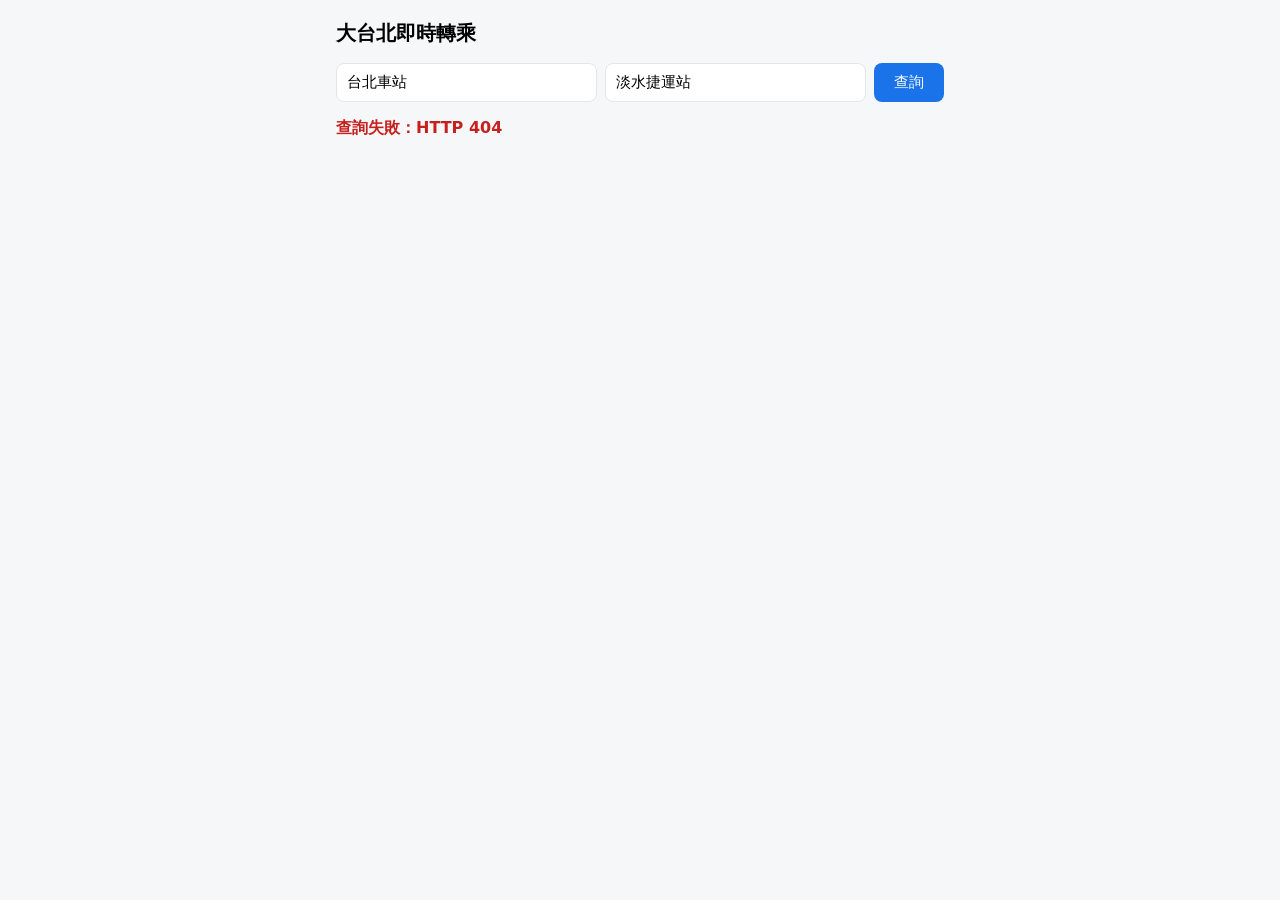
==== transit/web/index.html @ cdfe09ac "backbone" ====
<!DOCTYPE html>
<!--
  ★ 擁有者：P3（README §7）。
  啟動方式：在 web/ 目錄執行 python -m http.server 5500
  不使用任何框架或建置工具。
-->
<html lang="zh-TW">
<head>
  <meta charset="utf-8">
  <meta name="viewport" content="width=device-width, initial-scale=1">
  <title>大台北即時轉乘</title>
  <style>
    :root { --line: #e3e6ea; --sub: #667; }
    * { box-sizing: border-box; }
    body {
      font-family: system-ui, "Noto Sans TC", sans-serif;
      margin: 0 auto; padding: 16px; max-width: 640px; background: #f6f7f9;
    }
    h1 { font-size: 20px; margin: 4px 0 16px; }

    /* 查詢區 */
    #query-form { display: flex; gap: 8px; flex-wrap: wrap; }
    #query-form input {
      flex: 1 1 160px; padding: 10px; font-size: 15px;
      border: 1px solid var(--line); border-radius: 8px;
    }
    #query-form button {
      padding: 10px 20px; font-size: 15px; border: 0; border-radius: 8px;
      background: #1a73e8; color: #fff; cursor: pointer;
    }
    #query-form button:disabled { background: #9bb8e4; cursor: default; }

    /* reordered 提示條：簡報的視覺重點，要夠明顯 */
    #reorder-banner {
      margin: 16px 0; padding: 12px 14px; border-radius: 8px;
      background: #fff3c4; border-left: 5px solid #f5b700; font-weight: 600;
    }
    #reorder-banner[hidden], #error[hidden], #empty[hidden], .hidden { display: none; }
    #error { color: #c5221f; font-weight: 600; }

    /* 方案卡片 */
    .card {
      background: #fff; border: 1px solid var(--line); border-radius: 10px;
      padding: 12px 14px; margin-top: 12px;
    }
    .card header {
      display: flex; align-items: center; gap: 10px; cursor: pointer;
    }
    .rank {
      width: 24px; height: 24px; flex: none; border-radius: 50%;
      background: #eef1f5; color: #445; font-size: 13px; font-weight: 700;
      display: grid; place-items: center;
    }
    .total { font-size: 22px; font-weight: 700; }
    .badge.live {
      background: #0f9d58; color: #fff; font-size: 12px; font-weight: 700;
      padding: 2px 8px; border-radius: 999px;
    }
    .sub, .countdown-row { color: var(--sub); font-size: 14px; margin: 6px 0 0; }
    .countdown { font-variant-numeric: tabular-nums; font-weight: 700; color: #0f9d58; }
    .countdown.passed { color: #c5221f; }

    /* 步驟明細：預設收合，點 header 展開 */
    .steps { display: none; list-style: none; margin: 12px 0 0; padding: 12px 0 0; border-top: 1px dashed var(--line); }
    .card.open .steps { display: block; }
    .step { display: flex; align-items: baseline; gap: 8px; flex-wrap: wrap; padding: 6px 0; font-size: 14px; }
    .step.walk { color: var(--sub); }
    .stops { color: var(--sub); }
    .dur { margin-left: auto; color: var(--sub); font-size: 13px; }
  </style>
</head>
<body>
  <h1>大台北即時轉乘</h1>

  <!-- 查詢區（步驟 3.1） -->
  <form id="query-form">
    <input id="origin" value="台北車站" placeholder="起點">
    <input id="destination" value="淡水捷運站" placeholder="終點">
    <button id="submit" type="submit">查詢</button>
  </form>

  <!-- reordered 提示條（步驟 3.6） -->
  <div id="reorder-banner" hidden>依即時到站重新排序後，最快方案與原始建議不同</div>

  <!-- 錯誤與空結果（步驟 3.9） -->
  <p id="error" hidden></p>
  <p id="empty" hidden>找不到路線</p>

  <!-- 方案卡片列表（步驟 3.3） -->
  <div id="plans"></div>

  <script src="./app.js"></script>
</body>
</html>
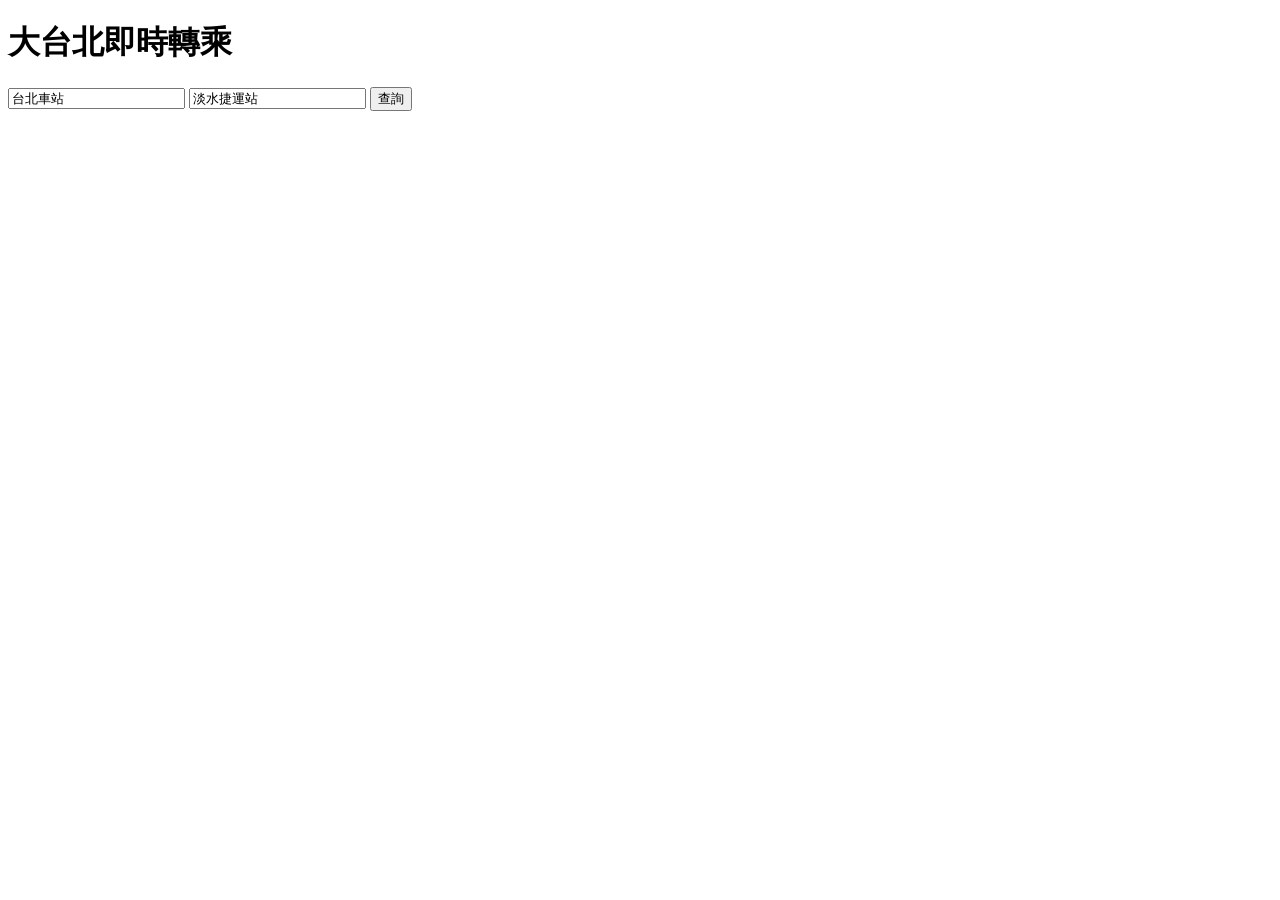
==== commit 376ff601: "stage1 p4" ====
--- a/transit/web/index.html
+++ b/transit/web/index.html
@@ -1,8 +1,14 @@
 <!DOCTYPE html>
 <!--
-  ★ 擁有者：P3（README §7）。
+  ★ 擁有者：P3（README §7）。本檔由 P4 建立骨架，畫面與樣式全部由 P3 實作。
+  ★ P4 到此為止，之後不再修改 web/ 底下任何檔案。
+
   啟動方式：在 web/ 目錄執行 python -m http.server 5500
   不使用任何框架或建置工具。
+
+  待實作（步驟 3.1–3.9）：
+    - 樣式全部沒寫，P3 自由發揮
+    - 唯一硬性要求：#reorder-banner 要夠明顯（黃底），那是簡報的視覺重點
 -->
 <html lang="zh-TW">
 <head>
@@ -10,63 +16,7 @@
   <meta name="viewport" content="width=device-width, initial-scale=1">
   <title>大台北即時轉乘</title>
   <style>
-    :root { --line: #e3e6ea; --sub: #667; }
-    * { box-sizing: border-box; }
-    body {
-      font-family: system-ui, "Noto Sans TC", sans-serif;
-      margin: 0 auto; padding: 16px; max-width: 640px; background: #f6f7f9;
-    }
-    h1 { font-size: 20px; margin: 4px 0 16px; }
-
-    /* 查詢區 */
-    #query-form { display: flex; gap: 8px; flex-wrap: wrap; }
-    #query-form input {
-      flex: 1 1 160px; padding: 10px; font-size: 15px;
-      border: 1px solid var(--line); border-radius: 8px;
-    }
-    #query-form button {
-      padding: 10px 20px; font-size: 15px; border: 0; border-radius: 8px;
-      background: #1a73e8; color: #fff; cursor: pointer;
-    }
-    #query-form button:disabled { background: #9bb8e4; cursor: default; }
-
-    /* reordered 提示條：簡報的視覺重點，要夠明顯 */
-    #reorder-banner {
-      margin: 16px 0; padding: 12px 14px; border-radius: 8px;
-      background: #fff3c4; border-left: 5px solid #f5b700; font-weight: 600;
-    }
-    #reorder-banner[hidden], #error[hidden], #empty[hidden], .hidden { display: none; }
-    #error { color: #c5221f; font-weight: 600; }
-
-    /* 方案卡片 */
-    .card {
-      background: #fff; border: 1px solid var(--line); border-radius: 10px;
-      padding: 12px 14px; margin-top: 12px;
-    }
-    .card header {
-      display: flex; align-items: center; gap: 10px; cursor: pointer;
-    }
-    .rank {
-      width: 24px; height: 24px; flex: none; border-radius: 50%;
-      background: #eef1f5; color: #445; font-size: 13px; font-weight: 700;
-      display: grid; place-items: center;
-    }
-    .total { font-size: 22px; font-weight: 700; }
-    .badge.live {
-      background: #0f9d58; color: #fff; font-size: 12px; font-weight: 700;
-      padding: 2px 8px; border-radius: 999px;
-    }
-    .sub, .countdown-row { color: var(--sub); font-size: 14px; margin: 6px 0 0; }
-    .countdown { font-variant-numeric: tabular-nums; font-weight: 700; color: #0f9d58; }
-    .countdown.passed { color: #c5221f; }
-
-    /* 步驟明細：預設收合，點 header 展開 */
-    .steps { display: none; list-style: none; margin: 12px 0 0; padding: 12px 0 0; border-top: 1px dashed var(--line); }
-    .card.open .steps { display: block; }
-    .step { display: flex; align-items: baseline; gap: 8px; flex-wrap: wrap; padding: 6px 0; font-size: 14px; }
-    .step.walk { color: var(--sub); }
-    .stops { color: var(--sub); }
-    .dur { margin-left: auto; color: var(--sub); font-size: 13px; }
+    /* TODO(P3)：樣式自由發揮 */
   </style>
 </head>
 <body>
@@ -79,7 +29,7 @@
     <button id="submit" type="submit">查詢</button>
   </form>
 
-  <!-- reordered 提示條（步驟 3.6） -->
+  <!-- reordered 提示條（步驟 3.6）：reordered 為 true 才顯示 -->
   <div id="reorder-banner" hidden>依即時到站重新排序後，最快方案與原始建議不同</div>
 
   <!-- 錯誤與空結果（步驟 3.9） -->
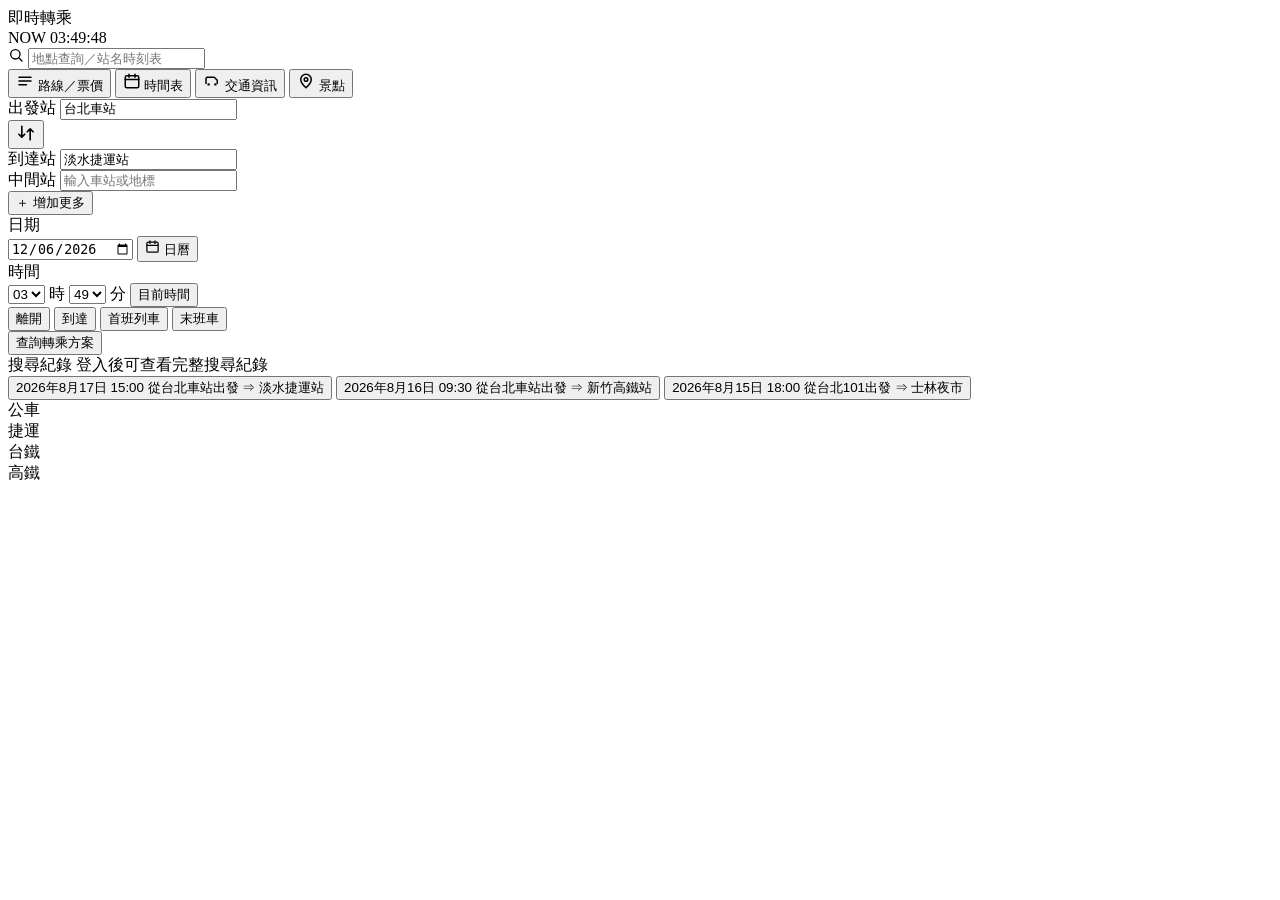
==== commit ae3ed805: "move file" ====
--- a/transit/web/index.html
+++ b/transit/web/index.html
@@ -1,44 +1,261 @@
 <!DOCTYPE html>
-<!--
-  ★ 擁有者：P3（README §7）。本檔由 P4 建立骨架，畫面與樣式全部由 P3 實作。
-  ★ P4 到此為止，之後不再修改 web/ 底下任何檔案。
-
-  啟動方式：在 web/ 目錄執行 python -m http.server 5500
-  不使用任何框架或建置工具。
-
-  待實作（步驟 3.1–3.9）：
-    - 樣式全部沒寫，P3 自由發揮
-    - 唯一硬性要求：#reorder-banner 要夠明顯（黃底），那是簡報的視覺重點
--->
-<html lang="zh-TW">
+<html lang="zh-Hant">
 <head>
-  <meta charset="utf-8">
-  <meta name="viewport" content="width=device-width, initial-scale=1">
-  <title>大台北即時轉乘</title>
-  <style>
-    /* TODO(P3)：樣式自由發揮 */
-  </style>
+<meta charset="UTF-8">
+<meta name="viewport" content="width=device-width, initial-scale=1.0">
+<title>即時轉乘</title>
+<link rel="preconnect" href="https://fonts.googleapis.com">
+<link rel="preconnect" href="https://fonts.gstatic.com" crossorigin>
+<link href="https://fonts.googleapis.com/css2?family=Noto+Sans+TC:wght@400;500;700;900&family=JetBrains+Mono:wght@500;700&display=swap" rel="stylesheet">
+<link rel="stylesheet" href="style.css">
 </head>
 <body>
-  <h1>大台北即時轉乘</h1>
-
-  <!-- 查詢區（步驟 3.1） -->
-  <form id="query-form">
-    <input id="origin" value="台北車站" placeholder="起點">
-    <input id="destination" value="淡水捷運站" placeholder="終點">
-    <button id="submit" type="submit">查詢</button>
-  </form>
-
-  <!-- reordered 提示條（步驟 3.6）：reordered 為 true 才顯示 -->
-  <div id="reorder-banner" hidden>依即時到站重新排序後，最快方案與原始建議不同</div>
-
-  <!-- 錯誤與空結果（步驟 3.9） -->
-  <p id="error" hidden></p>
-  <p id="empty" hidden>找不到路線</p>
-
-  <!-- 方案卡片列表（步驟 3.3） -->
-  <div id="plans"></div>
-
-  <script src="./app.js"></script>
+
+  <!-- ===== Header：品牌 + 即時時鐘（本系統核心賣點的視覺化身） ===== -->
+  <header class="topbar">
+    <div class="topbar__inner">
+      <div class="wordmark">即時轉乘</div>
+      <div class="live-clock" id="liveClock" aria-label="目前時間">
+        <span class="live-clock__label">NOW</span>
+        <span class="live-clock__time" id="liveClockTime">--:--:--</span>
+      </div>
+    </div>
+  </header>
+
+  <!-- ===== 功能導覽列：地點搜尋 + 分頁切換（未來擴充功能的入口） ===== -->
+  <nav class="utility-nav" aria-label="功能導覽">
+    <div class="utility-nav__inner">
+      <div class="utility-nav__search">
+        <svg viewBox="0 0 24 24" width="16" height="16" aria-hidden="true" class="utility-nav__search-icon">
+          <circle cx="11" cy="11" r="7" fill="none" stroke="currentColor" stroke-width="2"/>
+          <line x1="16.5" y1="16.5" x2="21" y2="21" stroke="currentColor" stroke-width="2" stroke-linecap="round"/>
+        </svg>
+        <input type="text" class="utility-nav__search-input" placeholder="地點查詢／站名時刻表">
+      </div>
+
+      <div class="utility-nav__tabs">
+        <button type="button" class="utility-nav__tab utility-nav__tab--active">
+          <svg viewBox="0 0 24 24" width="18" height="18" aria-hidden="true"><path d="M4 7h16M4 12h16M4 17h10" stroke="currentColor" stroke-width="2" stroke-linecap="round" fill="none"/></svg>
+          <span>路線／票價</span>
+        </button>
+        <button type="button" class="utility-nav__tab">
+          <svg viewBox="0 0 24 24" width="18" height="18" aria-hidden="true"><rect x="3" y="5" width="18" height="16" rx="2" fill="none" stroke="currentColor" stroke-width="2"/><path d="M3 10h18M8 3v4M16 3v4" stroke="currentColor" stroke-width="2" stroke-linecap="round"/></svg>
+          <span>時間表</span>
+        </button>
+        <button type="button" class="utility-nav__tab">
+          <svg viewBox="0 0 24 24" width="18" height="18" aria-hidden="true"><path d="M4 16V9a2 2 0 0 1 2-2h9l4 4v5" fill="none" stroke="currentColor" stroke-width="2" stroke-linejoin="round"/><circle cx="7.5" cy="16.5" r="1.6" fill="currentColor"/><circle cx="16.5" cy="16.5" r="1.6" fill="currentColor"/></svg>
+          <span>交通資訊</span>
+        </button>
+        <button type="button" class="utility-nav__tab">
+          <svg viewBox="0 0 24 24" width="18" height="18" aria-hidden="true"><path d="M12 21s-7-6.2-7-11a7 7 0 0 1 14 0c0 4.8-7 11-7 11z" fill="none" stroke="currentColor" stroke-width="2" stroke-linejoin="round"/><circle cx="12" cy="10" r="2.4" fill="none" stroke="currentColor" stroke-width="2"/></svg>
+          <span>景點</span>
+        </button>
+      </div>
+    </div>
+  </nav>
+
+  <main class="page">
+
+    <!-- ===== 搜尋卡片（查完仍留在畫面上，結果直接往下展開） ===== -->
+    <div id="searchView">
+      <section class="search-card" id="searchCard" aria-label="查詢轉乘方案">
+      <form id="searchForm" class="search-form" method="get" novalidate>
+
+        <!-- 出發站／到達站 -->
+        <div class="search-form__row search-form__row--stations">
+          <div class="field-wrap">
+            <div class="field field--origin">
+              <label class="field__pill field__pill--origin" for="originInput">出發站</label>
+              <input
+                id="originInput"
+                name="origin"
+                type="text"
+                class="field__input"
+                placeholder="輸入車站或地標"
+                value="台北車站"
+                autocomplete="off"
+                required
+              >
+            </div>
+            <ul class="suggestions" id="originSuggestions" hidden></ul>
+          </div>
+
+          <button type="button" id="swapBtn" class="swap-btn" aria-label="交換出發與到達">
+            <svg viewBox="0 0 24 24" width="20" height="20" aria-hidden="true">
+              <path d="M7 4v13M7 17l-3.5-3.5M7 17l3.5-3.5M17 20V7M17 7l3.5 3.5M17 7l-3.5 3.5"
+                    fill="none" stroke="currentColor" stroke-width="2"
+                    stroke-linecap="round" stroke-linejoin="round"/>
+            </svg>
+          </button>
+
+          <div class="field-wrap">
+            <div class="field field--destination">
+              <label class="field__pill field__pill--destination" for="destinationInput">到達站</label>
+              <input
+                id="destinationInput"
+                name="destination"
+                type="text"
+                class="field__input"
+                placeholder="輸入車站或地標"
+                value="淡水捷運站"
+                autocomplete="off"
+                required
+              >
+            </div>
+            <ul class="suggestions" id="destinationSuggestions" hidden></ul>
+          </div>
+        </div>
+
+        <!-- 中間站（可加多站，目前僅前端收集，尚未接後端） -->
+        <div class="search-form__row search-form__row--via" id="viaRow">
+          <div class="field-wrap field-wrap--via" data-via-item>
+            <div class="field field--via">
+              <label class="field__pill field__pill--via">中間站</label>
+              <input type="text" class="field__input" name="via" placeholder="輸入車站或地標" data-via-input autocomplete="off">
+            </div>
+            <ul class="suggestions" hidden></ul>
+          </div>
+          <button type="button" id="addViaBtn" class="link-btn">＋ 增加更多</button>
+        </div>
+
+        <!-- 日期（含日曆挑選） -->
+        <div class="search-form__row search-form__row--date">
+          <span class="row-label">日期</span>
+          <div class="date-control">
+            <input type="date" id="dateInput" name="date" class="date-control__input" aria-label="選擇日期">
+            <button type="button" id="calendarBtn" class="date-control__cal-btn">
+              <svg viewBox="0 0 24 24" width="15" height="15" aria-hidden="true">
+                <rect x="3" y="5" width="18" height="16" rx="2" fill="none" stroke="currentColor" stroke-width="2"/>
+                <path d="M3 10h18M8 3v4M16 3v4" stroke="currentColor" stroke-width="2" stroke-linecap="round"/>
+              </svg>
+              日曆
+            </button>
+          </div>
+        </div>
+
+        <!-- 時間 -->
+        <div class="search-form__row search-form__row--time">
+          <span class="row-label">時間</span>
+          <div class="time-control">
+            <select id="hourSelect" name="hour" class="time-select" aria-label="小時"></select>
+            <span class="time-control__unit">時</span>
+            <select id="minuteSelect" name="minute" class="time-select" aria-label="分鐘"></select>
+            <span class="time-control__unit">分</span>
+            <button type="button" id="nowTimeBtn" class="link-btn">目前時間</button>
+          </div>
+          <div class="time-mode" role="group" aria-label="時間查詢模式">
+            <button type="button" class="time-mode__btn time-mode__btn--active" data-mode="depart">離開</button>
+            <button type="button" class="time-mode__btn" data-mode="arrive">到達</button>
+            <button type="button" class="time-mode__btn" data-mode="first">首班列車</button>
+            <button type="button" class="time-mode__btn" data-mode="last">末班車</button>
+          </div>
+        </div>
+
+        <!-- 查詢模式不是原生表單元件，用隱藏欄位跟著表單一起送出到網址參數 -->
+        <input type="hidden" id="timeModeInput" name="mode" value="depart">
+
+        <button type="submit" class="search-form__submit" id="submitBtn">
+          <span id="submitBtnText">查詢轉乘方案</span>
+        </button>
+
+        <p class="search-form__error" id="searchError" role="alert" hidden></p>
+      </form>
+
+      <!-- 搜尋紀錄 -->
+      <div class="quick-examples">
+        <div class="quick-examples__header">
+          <span class="quick-examples__label">搜尋紀錄</span>
+          <span class="quick-examples__hint">登入後可查看完整搜尋紀錄</span>
+        </div>
+        <div class="quick-examples__box">
+          <button type="button" class="chip" data-origin="台北車站" data-destination="淡水捷運站">2026年8月17日 15:00 從台北車站出發 ⇒ 淡水捷運站</button>
+          <button type="button" class="chip" data-origin="台北車站" data-destination="新竹高鐵站">2026年8月16日 09:30 從台北車站出發 ⇒ 新竹高鐵站</button>
+          <button type="button" class="chip" data-origin="台北101" data-destination="士林夜市">2026年8月15日 18:00 從台北101出發 ⇒ 士林夜市</button>
+        </div>
+      </div>
+      </section>
+
+      <section class="mode-legend" aria-label="支援的運具類型">
+        <div class="mode-legend__item">
+          <span class="mode-dot mode-dot--bus" aria-hidden="true"></span>
+          <span>公車</span>
+        </div>
+        <div class="mode-legend__item">
+          <span class="mode-dot mode-dot--metro" aria-hidden="true"></span>
+          <span>捷運</span>
+        </div>
+        <div class="mode-legend__item">
+          <span class="mode-dot mode-dot--train" aria-hidden="true"></span>
+          <span>台鐵</span>
+        </div>
+        <div class="mode-legend__item">
+          <span class="mode-dot mode-dot--hsr" aria-hidden="true"></span>
+          <span>高鐵</span>
+        </div>
+      </section>
+    </div>
+
+    <!-- ===== 結果區（同一頁往下展開，不換頁） ===== -->
+    <section id="resultsView" class="results-view" hidden aria-label="路線查詢結果">
+
+      <div class="route-header">
+        <div class="route-header__path">
+          <span class="route-badge route-badge--origin">離開</span>
+          <strong id="resultOrigin" class="route-header__station"></strong>
+          <span class="route-header__arrow" aria-hidden="true">›</span>
+          <span class="route-badge route-badge--dest">到達</span>
+          <strong id="resultDestination" class="route-header__station"></strong>
+        </div>
+        <button type="button" id="backToSearchBtn" class="route-header__edit">更改搜尋條件</button>
+      </div>
+
+      <p class="route-query-bar" id="routeQueryBar"></p>
+
+      <div class="route-quick-actions">
+        <button type="button" class="route-quick-actions__btn">↩ 搜尋回家的路線</button>
+        <button type="button" class="route-quick-actions__btn">查詢定期票價</button>
+        <button type="button" class="route-quick-actions__btn">改乘其他交通工具</button>
+      </div>
+
+      <div class="route-tabs" role="tablist" aria-label="路線排序">
+        <button type="button" class="route-tabs__btn route-tabs__btn--active" role="tab" aria-selected="true" data-sort="recommended">推薦路線</button>
+        <button type="button" class="route-tabs__btn" role="tab" aria-selected="false" data-sort="fastest">最快路線</button>
+        <button type="button" class="route-tabs__btn" role="tab" aria-selected="false" data-sort="cheapest">票價較低</button>
+        <button type="button" class="route-tabs__btn" role="tab" aria-selected="false" data-sort="fewest">轉乘較少</button>
+        <button type="button" class="route-tabs__btn" role="tab" aria-selected="false" data-sort="live">即時優先</button>
+      </div>
+
+      <div id="reorderedBanner" class="reordered-banner" hidden>
+        依即時到站重新排序後，最快方案與原始建議不同
+      </div>
+
+      <div id="routeSummaryTable" class="route-summary" aria-label="路線一覽"></div>
+
+      <p class="route-footnote">關於時間表修訂 ｜ 關於票價顯示 ｜ 關於定期票價</p>
+
+      <div class="plan-shift">
+        <button type="button" id="prevTrainsBtn" class="plan-shift__btn">◀ 前幾班車的出發及抵達時間</button>
+        <button type="button" id="nextTrainsBtn" class="plan-shift__btn">接下來幾班車的出發及抵達時間 ▶</button>
+      </div>
+
+      <div id="planDetail" class="plan-detail" hidden></div>
+    </section>
+
+    <p id="emptyState" class="empty-state" hidden>找不到路線，換個地點再試試。</p>
+
+  </main>
+
+  <!-- ===== Debug 面板（?debug=1 或 Ctrl+Shift+D 開啟） ===== -->
+  <aside id="debugPanel" class="debug-panel" hidden aria-label="除錯面板">
+    <div class="debug-panel__head">
+      <button type="button" id="debugFab" class="debug-panel__title" hidden>DEBUG</button>
+      <span class="debug-panel__meta" id="debugMeta">—</span>
+      <button type="button" id="debugClearBtn" class="debug-panel__btn">清除</button>
+      <button type="button" id="debugCloseBtn" class="debug-panel__btn" aria-label="關閉除錯面板">×</button>
+    </div>
+    <ol class="debug-panel__log" id="debugLog"></ol>
+  </aside>
+
+  <script src="app.js"></script>
 </body>
 </html>
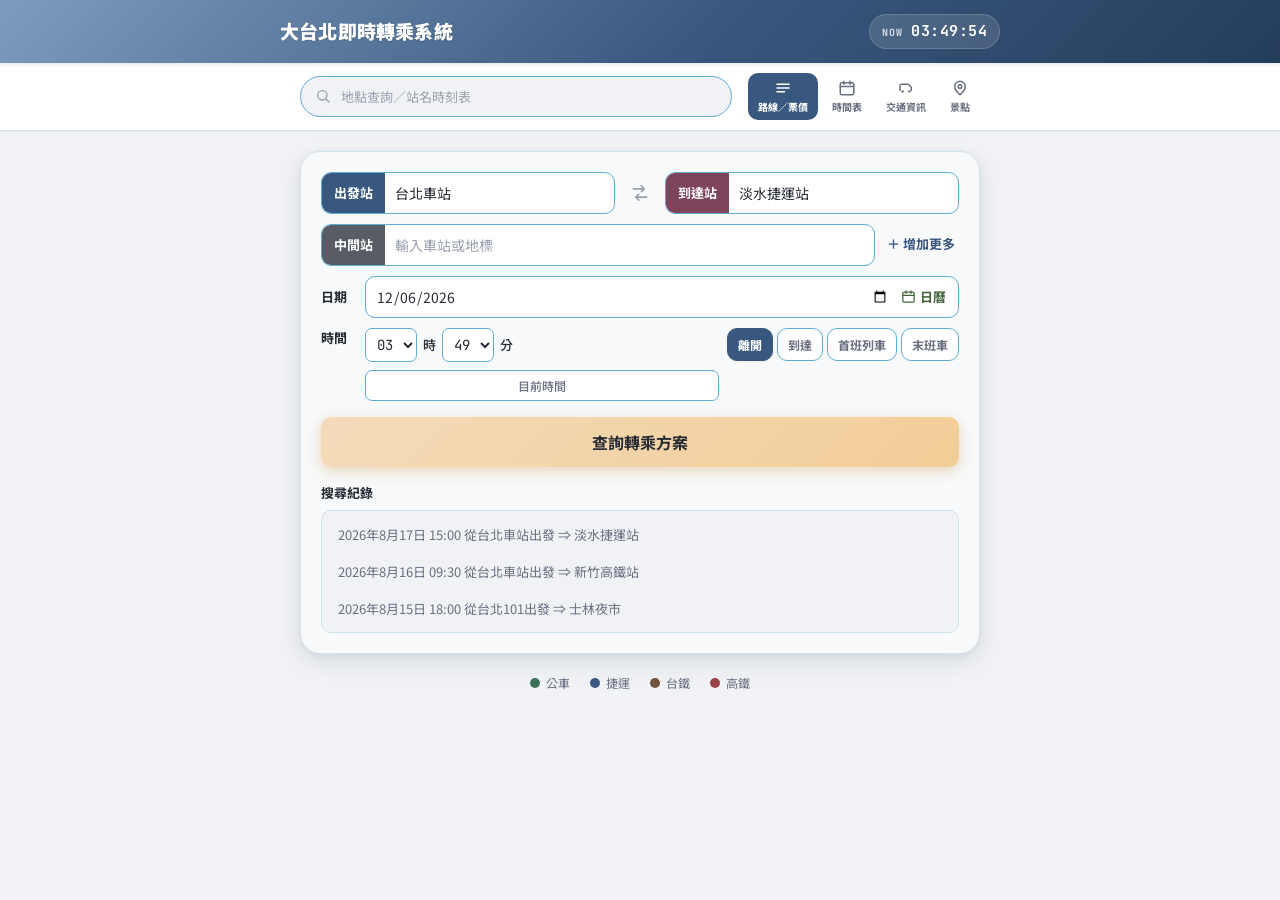
==== commit b12640eb: "Add files via upload" ====
--- a/transit/web/index.html
+++ b/transit/web/index.html
@@ -3,7 +3,7 @@
 <head>
 <meta charset="UTF-8">
 <meta name="viewport" content="width=device-width, initial-scale=1.0">
-<title>即時轉乘</title>
+<title>大台北即時轉乘系統</title>
 <link rel="preconnect" href="https://fonts.googleapis.com">
 <link rel="preconnect" href="https://fonts.gstatic.com" crossorigin>
 <link href="https://fonts.googleapis.com/css2?family=Noto+Sans+TC:wght@400;500;700;900&family=JetBrains+Mono:wght@500;700&display=swap" rel="stylesheet">
@@ -14,7 +14,7 @@
   <!-- ===== Header：品牌 + 即時時鐘（本系統核心賣點的視覺化身） ===== -->
   <header class="topbar">
     <div class="topbar__inner">
-      <div class="wordmark">即時轉乘</div>
+      <div class="wordmark">大台北即時轉乘系統</div>
       <div class="live-clock" id="liveClock" aria-label="目前時間">
         <span class="live-clock__label">NOW</span>
         <span class="live-clock__time" id="liveClockTime">--:--:--</span>
@@ -82,7 +82,7 @@
 
           <button type="button" id="swapBtn" class="swap-btn" aria-label="交換出發與到達">
             <svg viewBox="0 0 24 24" width="20" height="20" aria-hidden="true">
-              <path d="M7 4v13M7 17l-3.5-3.5M7 17l3.5-3.5M17 20V7M17 7l3.5 3.5M17 7l-3.5 3.5"
+              <path d="M4 7h13M17 7l-3.5-3.5M17 7l-3.5 3.5M20 17h-13M7 17l3.5 3.5M7 17l3.5-3.5"
                     fill="none" stroke="currentColor" stroke-width="2"
                     stroke-linecap="round" stroke-linejoin="round"/>
             </svg>
@@ -165,7 +165,6 @@
       <div class="quick-examples">
         <div class="quick-examples__header">
           <span class="quick-examples__label">搜尋紀錄</span>
-          <span class="quick-examples__hint">登入後可查看完整搜尋紀錄</span>
         </div>
         <div class="quick-examples__box">
           <button type="button" class="chip" data-origin="台北車站" data-destination="淡水捷運站">2026年8月17日 15:00 從台北車站出發 ⇒ 淡水捷運站</button>
--- a/transit/web/style.css
+++ b/transit/web/style.css
@@ -0,0 +1,1625 @@
+:root {
+  /* 色彩 */
+  --ink:            #262A33;
+  --ink-2:          #3B3F49;
+  --paper:          #F0F2F6;
+  --paper-card:     #F8F9FB;
+  --line:           #CFE3ED;
+  --line-strong:    #5FACD3;
+
+  --rail-blue:      #39587F;
+  --rail-blue-dark: #253D5B;
+  --rail-blue-light:#7F9BBD;
+  --rail-blue-soft: rgba(57, 88, 127, 0.08);
+  --destination:    #7E445C;
+  --destination-dark: #5C2D41;
+  --via-gray:       #585C65;
+  --rose:           #7E445C;
+  --rose-dark:      #5C2D41;
+  --rose-soft:      rgba(126, 68, 92, 0.08);
+  --submit-orange:  #F3CD97;
+  --submit-orange-dark: #E9B367;
+  --link-green:     #8FA28A;
+  --link-green-dark: #46663D;
+  --signal-amber:   #866F27;
+  --signal-amber-ink: #5D4222;
+
+  --ink-soft:       #6B7080;
+  --ink-faint:      #9AA0AD;
+
+  --bus:            #3E6F58;
+  --metro:          #39587F;
+  --train:          #6F533E;
+  --hsr:            #9A4248;
+
+  /* 字體 */
+  --font-display: 'Noto Sans TC', 'Inter', system-ui, sans-serif;
+  --font-body:    'Noto Sans TC', 'Inter', system-ui, sans-serif;
+  --font-mono:    'JetBrains Mono', 'Noto Sans TC', monospace;
+
+  /* 尺寸 */
+  --radius-xl: 20px;
+  --radius-lg: 14px;
+  --radius-md: 10px;
+  --radius-sm: 7px;
+  --radius-full: 999px;
+
+  /* 陰影分層 */
+  --shadow-xs: 0 1px 2px rgba(18, 27, 45, 0.05);
+  --shadow-sm: 0 2px 6px rgba(18, 27, 45, 0.06), 0 1px 2px rgba(18, 27, 45, 0.05);
+  --shadow-md: 0 8px 24px rgba(18, 27, 45, 0.10), 0 2px 6px rgba(18, 27, 45, 0.05);
+  --shadow-lg: 0 16px 40px rgba(18, 27, 45, 0.14);
+
+  /* 動效 */
+  --ease: cubic-bezier(0.4, 0, 0.2, 1);
+}
+
+* { box-sizing: border-box; }
+
+html, body {
+  margin: 0;
+  padding: 0;
+  background: var(--paper);
+  color: var(--ink);
+  font-family: var(--font-body);
+  font-size: 14px;
+  line-height: 1.5;
+  -webkit-font-smoothing: antialiased;
+}
+
+button, input, select {
+  font-family: inherit;
+}
+
+:focus-visible {
+  outline: 2px solid var(--rail-blue);
+  outline-offset: 2px;
+  border-radius: 4px;
+}
+
+/* ============ Header ============ */
+.topbar {
+  background: linear-gradient(135deg, var(--rail-blue-light), var(--rail-blue) 55%, var(--rail-blue-dark));
+  color: #fff;
+  padding: 14px 20px;
+  box-shadow: var(--shadow-sm);
+  position: relative;
+  z-index: 5;
+}
+
+.topbar__inner {
+  max-width: 720px;
+  margin: 0 auto;
+  display: flex;
+  align-items: center;
+  justify-content: space-between;
+  gap: 12px;
+}
+
+.wordmark {
+  font-family: var(--font-display);
+  font-weight: 900;
+  font-size: 19px;
+  letter-spacing: 0.01em;
+  text-shadow: 0 1px 2px rgba(0, 0, 0, 0.1);
+}
+
+.live-clock {
+  display: flex;
+  align-items: baseline;
+  gap: 8px;
+  background: rgba(255, 255, 255, 0.12);
+  padding: 5px 12px;
+  border-radius: var(--radius-full);
+  border: 1px solid rgba(255, 255, 255, 0.16);
+}
+
+.live-clock__label {
+  font-family: var(--font-mono);
+  font-size: 10px;
+  font-weight: 700;
+  letter-spacing: 0.12em;
+  color: rgba(255, 255, 255, 0.8);
+}
+
+.live-clock__time {
+  font-family: var(--font-mono);
+  font-weight: 700;
+  font-size: 15px;
+  color: #fff;
+  font-variant-numeric: tabular-nums;
+  letter-spacing: 0.03em;
+}
+
+/* ============ Utility nav ============ */
+.utility-nav {
+  background: #fff;
+  border-bottom: 1px solid var(--line);
+  box-shadow: var(--shadow-xs);
+  position: relative;
+  z-index: 4;
+}
+
+.utility-nav__inner {
+  max-width: 720px;
+  margin: 0 auto;
+  padding: 10px 20px;
+  display: flex;
+  align-items: center;
+  gap: 16px;
+}
+
+.utility-nav__search {
+  flex: 1;
+  min-width: 0;
+  display: flex;
+  align-items: center;
+  gap: 8px;
+  background: var(--paper);
+  border: 1px solid var(--line-strong);
+  border-radius: var(--radius-full);
+  padding: 9px 14px;
+  transition: border-color 0.15s var(--ease), box-shadow 0.15s var(--ease), background 0.15s var(--ease);
+}
+
+.utility-nav__search:focus-within {
+  border-color: var(--rail-blue);
+  background: #fff;
+  box-shadow: 0 0 0 3px var(--rail-blue-soft);
+}
+
+.utility-nav__search-icon {
+  color: var(--ink-faint);
+  flex-shrink: 0;
+}
+
+.utility-nav__search-input {
+  flex: 1;
+  min-width: 0;
+  border: none;
+  background: transparent;
+  font-size: 13px;
+  color: var(--ink);
+}
+
+.utility-nav__search-input::placeholder {
+  color: var(--ink-faint);
+}
+
+.utility-nav__search-input:focus {
+  outline: none;
+}
+
+.utility-nav__tabs {
+  display: flex;
+  align-items: center;
+  gap: 4px;
+  flex-shrink: 0;
+}
+
+.utility-nav__tab {
+  display: flex;
+  flex-direction: column;
+  align-items: center;
+  gap: 2px;
+  border: none;
+  background: none;
+  color: var(--ink-soft);
+  font-size: 10px;
+  font-weight: 700;
+  padding: 6px 10px;
+  border-radius: var(--radius-md);
+  cursor: pointer;
+  white-space: nowrap;
+  transition: background 0.15s ease, color 0.15s ease;
+}
+
+.utility-nav__tab:hover {
+  background: var(--rail-blue-soft);
+  color: var(--rail-blue-dark);
+}
+
+.utility-nav__tab--active {
+  background: var(--rail-blue);
+  color: #fff;
+}
+
+.utility-nav__tab--active:hover {
+  background: var(--rail-blue-dark);
+  color: #fff;
+}
+
+@media (max-width: 560px) {
+  .utility-nav__inner {
+    flex-wrap: wrap;
+    padding: 10px 16px;
+  }
+  .utility-nav__search {
+    flex-basis: 100%;
+    order: 2;
+  }
+  .utility-nav__tabs {
+    flex-basis: 100%;
+    order: 1;
+    justify-content: space-between;
+  }
+  .utility-nav__tab span {
+    font-size: 9px;
+  }
+}
+
+/* ============ Layout ============ */
+.page {
+  max-width: 720px;
+  margin: 0 auto;
+  padding: 20px 20px 48px;
+}
+
+/* ============ Search Card ============ */
+.search-card {
+  background: var(--paper-card);
+  border-radius: var(--radius-xl);
+  padding: 20px;
+  border: 1px solid var(--line);
+  box-shadow: var(--shadow-md);
+}
+
+.search-form__row {
+  display: flex;
+  align-items: center;
+  gap: 8px;
+}
+
+.search-form__row + .search-form__row {
+  margin-top: 10px;
+}
+
+.row-label {
+  flex-shrink: 0;
+  width: 36px;
+  font-size: 13px;
+  font-weight: 700;
+  color: var(--ink);
+}
+
+/* 欄位包裝 */
+.field-wrap {
+  position: relative;
+  flex: 1;
+  min-width: 0;
+}
+
+.suggestions {
+  position: absolute;
+  top: calc(100% + 6px);
+  left: 0;
+  right: 0;
+  z-index: 20;
+  margin: 0;
+  padding: 4px;
+  list-style: none;
+  background: #fff;
+  border: 1px solid var(--line);
+  border-radius: var(--radius-md);
+  max-height: 220px;
+  overflow-y: auto;
+  box-shadow: var(--shadow-md);
+}
+
+.suggestions[hidden] {
+  display: none;
+}
+
+.suggestions li {
+  padding: 8px 10px;
+  font-size: 13px;
+  color: var(--ink);
+  border-radius: var(--radius-sm);
+  cursor: pointer;
+}
+
+.suggestions li:hover,
+.suggestions li.is-active {
+  background: var(--rail-blue-soft);
+  color: var(--rail-blue-dark);
+}
+
+/* 中間站列 */
+.search-form__row--via {
+  align-items: flex-start;
+}
+
+.field-wrap--via {
+  flex: 1;
+}
+
+.field--via .field__pill {
+  background: var(--via-gray);
+}
+
+.link-btn {
+  flex-shrink: 0;
+  border: none;
+  background: none;
+  color: var(--rail-blue);
+  font-size: 13px;
+  font-weight: 700;
+  cursor: pointer;
+  white-space: nowrap;
+  padding: 10px 4px;
+}
+
+.link-btn:hover {
+  text-decoration: underline;
+}
+
+.via-remove-btn {
+  flex-shrink: 0;
+  width: 32px;
+  height: 32px;
+  border-radius: var(--radius-sm);
+  border: 1px solid var(--line-strong);
+  background: #fff;
+  color: var(--ink-faint);
+  font-size: 16px;
+  line-height: 1;
+  cursor: pointer;
+  transition: border-color 0.15s var(--ease), color 0.15s var(--ease), background 0.15s var(--ease);
+}
+
+.via-remove-btn:hover {
+  border-color: var(--rose);
+  color: var(--rose-dark);
+  background: var(--rose-soft);
+}
+
+/* 日期列 */
+.date-control {
+  flex: 1;
+  display: flex;
+  align-items: center;
+  gap: 8px;
+  border: 1px solid var(--line-strong);
+  border-radius: var(--radius-md);
+  padding: 0 8px 0 10px;
+  background: #fff;
+  transition: border-color 0.15s var(--ease), box-shadow 0.15s var(--ease);
+}
+
+.date-control:focus-within {
+  border-color: var(--rail-blue);
+  box-shadow: 0 0 0 3px var(--rail-blue-soft);
+}
+
+.date-control__input {
+  flex: 1;
+  min-width: 0;
+  border: none;
+  background: transparent;
+  font-size: 14px;
+  color: var(--ink);
+  padding: 9px 0;
+}
+
+.date-control__input:focus {
+  outline: none;
+}
+
+.date-control__cal-btn {
+  flex-shrink: 0;
+  display: flex;
+  align-items: center;
+  gap: 4px;
+  border: none;
+  background: none;
+  color: var(--link-green-dark);
+  font-size: 13px;
+  font-weight: 700;
+  padding: 6px 4px;
+  cursor: pointer;
+}
+
+.date-control__cal-btn:hover {
+  text-decoration: underline;
+}
+
+/* 時間列 */
+.search-form__row--time {
+  flex-wrap: wrap;
+  align-items: flex-start;
+  gap: 8px;
+}
+
+.time-control {
+  display: flex;
+  align-items: center;
+  gap: 6px;
+  flex-wrap: wrap;
+  flex: 1;
+  min-width: 0;
+}
+
+.time-select {
+  border: 1px solid var(--line-strong);
+  border-radius: var(--radius-sm);
+  padding: 6px 6px;
+  font-size: 14px;
+  font-family: var(--font-mono);
+  color: var(--ink);
+  background: #fff;
+  width: 52px;
+  text-align: center;
+  transition: border-color 0.15s var(--ease), box-shadow 0.15s var(--ease);
+}
+
+.time-select:focus {
+  outline: none;
+  border-color: var(--rail-blue);
+  box-shadow: 0 0 0 3px var(--rail-blue-soft);
+}
+
+.time-control__unit {
+  font-size: 13px;
+  color: var(--ink);
+  font-weight: 500;
+}
+
+.time-control .link-btn {
+  border: 1px solid var(--line-strong);
+  background: #fff;
+  padding: 6px 10px;
+  border-radius: var(--radius-sm);
+  font-size: 12px;
+  font-weight: 500;
+  color: var(--ink-soft);
+  flex-basis: 100%;
+  width: fit-content;
+  margin-top: 2px;
+}
+
+.time-control .link-btn:hover {
+  text-decoration: none;
+  border-color: var(--rail-blue);
+  color: var(--rail-blue);
+}
+
+.time-mode {
+  display: flex;
+  gap: 4px;
+  margin-left: auto;
+  flex-wrap: wrap;
+}
+
+.time-mode__btn {
+  border: 1px solid var(--line-strong);
+  background: #fff;
+  color: var(--ink-soft);
+  font-size: 12px;
+  font-weight: 700;
+  padding: 7px 10px;
+  border-radius: var(--radius-md);
+  cursor: pointer;
+  transition: background 0.15s ease, border-color 0.15s ease, color 0.15s ease;
+}
+
+.time-mode__btn:hover {
+  border-color: var(--rail-blue);
+  color: var(--rail-blue-dark);
+}
+
+.time-mode__btn--active {
+  background: var(--rail-blue);
+  border-color: var(--rail-blue);
+  color: #fff;
+  box-shadow: var(--shadow-xs);
+}
+
+.time-mode__btn--active:hover {
+  background: var(--rail-blue-dark);
+  border-color: var(--rail-blue-dark);
+  color: #fff;
+}
+
+.field {
+  flex: 1;
+  min-width: 0;
+  display: flex;
+  align-items: stretch;
+  border: 1px solid var(--line-strong);
+  border-radius: var(--radius-md);
+  overflow: hidden;
+  background: #fff;
+  transition: border-color 0.15s var(--ease), box-shadow 0.15s var(--ease);
+}
+
+.field:focus-within {
+  border-color: var(--rail-blue);
+  box-shadow: 0 0 0 3px var(--rail-blue-soft);
+}
+
+.field--destination:focus-within {
+  border-color: var(--destination);
+  box-shadow: 0 0 0 3px var(--rose-soft);
+}
+
+.field__pill {
+  flex-shrink: 0;
+  font-size: 13px;
+  font-weight: 700;
+  color: #fff;
+  padding: 10px 12px;
+  display: flex;
+  align-items: center;
+  white-space: nowrap;
+}
+
+.field__pill--origin {
+  background: var(--rail-blue);
+}
+
+.field__pill--destination {
+  background: var(--destination);
+}
+
+.field__input {
+  flex: 1;
+  min-width: 0;
+  border: none;
+  padding: 10px 10px;
+  font-size: 14px;
+  color: var(--ink);
+  background: transparent;
+}
+
+.field__input::placeholder {
+  color: var(--ink-faint);
+}
+
+.field__input:focus {
+  outline: none;
+}
+
+.swap-btn {
+  flex-shrink: 0;
+  width: 34px;
+  height: 34px;
+  border-radius: 50%;
+  border: 1px solid transparent;
+  background: none;
+  color: var(--ink-faint);
+  display: flex;
+  align-items: center;
+  justify-content: center;
+  cursor: pointer;
+  padding: 0;
+  transition: color 0.15s var(--ease), transform 0.25s var(--ease), background 0.15s var(--ease), border-color 0.15s var(--ease);
+}
+
+.swap-btn:hover {
+  color: var(--rail-blue);
+  background: var(--rail-blue-soft);
+  border-color: var(--line);
+  transform: rotate(180deg);
+}
+
+.search-form__submit {
+  width: 100%;
+  margin-top: 16px;
+  padding: 13px;
+  border: none;
+  border-radius: var(--radius-md);
+  background: linear-gradient(135deg, #F3DBBA, var(--submit-orange));
+  color: var(--ink);
+  font-size: 16px;
+  font-weight: 700;
+  letter-spacing: 0.01em;
+  cursor: pointer;
+  box-shadow: 0 4px 14px rgba(195, 128, 34, 0.3);
+  transition: background 0.15s var(--ease), box-shadow 0.15s var(--ease), transform 0.15s var(--ease), opacity 0.15s var(--ease);
+}
+
+.search-form__submit:hover {
+  background: linear-gradient(135deg, #F3DBBA, var(--submit-orange-dark));
+  box-shadow: 0 6px 18px rgba(195, 128, 34, 0.38);
+  transform: translateY(-1px);
+}
+
+.search-form__submit:active {
+  transform: translateY(0);
+  box-shadow: 0 2px 8px rgba(195, 128, 34, 0.26);
+}
+
+.search-form__submit:disabled {
+  opacity: 0.6;
+  cursor: default;
+  transform: none;
+}
+
+.search-form__error {
+  margin: 10px 0 0;
+  font-size: 13px;
+  color: var(--rose-dark);
+  font-weight: 600;
+}
+
+/* 搜尋紀錄區 */
+.quick-examples {
+  margin-top: 16px;
+}
+
+.quick-examples__header {
+  display: flex;
+  align-items: center;
+  justify-content: space-between;
+  gap: 12px;
+  margin-bottom: 8px;
+}
+
+.quick-examples__label {
+  font-size: 13px;
+  font-weight: 700;
+  color: var(--ink);
+}
+
+.quick-examples__box {
+  background: var(--paper);
+  border: 1px solid var(--line);
+  border-radius: var(--radius-md);
+  padding: 6px;
+  display: flex;
+  flex-direction: column;
+  gap: 2px;
+}
+
+.chip {
+  display: block;
+  width: 100%;
+  text-align: left;
+  font-size: 13px;
+  font-weight: 400;
+  padding: 8px 10px;
+  border: none;
+  border-radius: var(--radius-sm);
+  background: none;
+  color: var(--ink-soft);
+  cursor: pointer;
+  transition: color 0.15s var(--ease), background 0.15s var(--ease);
+}
+
+.chip:hover {
+  color: var(--rail-blue-dark);
+  background: #fff;
+}
+
+/* ============ Mode legend ============ */
+.mode-legend {
+  display: flex;
+  justify-content: center;
+  gap: 20px;
+  margin-top: 20px;
+  flex-wrap: wrap;
+}
+
+.mode-legend__item {
+  display: flex;
+  align-items: center;
+  gap: 6px;
+  font-size: 12px;
+  color: var(--ink-soft);
+}
+
+.mode-dot {
+  width: 10px;
+  height: 10px;
+  border-radius: 50%;
+  display: inline-block;
+}
+
+.mode-dot--bus    { background: var(--bus); }
+.mode-dot--metro  { background: var(--metro); }
+.mode-dot--train  { background: var(--train); }
+.mode-dot--hsr    { background: var(--hsr); }
+
+/* ============ Results ============ */
+/* 結果直接接在搜尋卡片下方（不換頁），外框保留與搜尋卡片相同的邊框。 */
+.results-view {
+  margin-top: 20px;
+  background: #fff;
+  border: 1px solid var(--line);
+  border-radius: var(--radius-xl);
+  padding: 18px;
+  box-shadow: var(--shadow-md);
+}
+
+.results-view[hidden] {
+  display: none;
+}
+
+/* --- 標題列：離開 A › 到達 B --- */
+.route-header {
+  display: flex;
+  align-items: center;
+  justify-content: space-between;
+  gap: 12px;
+  flex-wrap: wrap;
+}
+
+.route-header__path {
+  display: flex;
+  align-items: center;
+  gap: 8px;
+  flex-wrap: wrap;
+  min-width: 0;
+}
+
+.route-badge {
+  font-size: 12px;
+  font-weight: 700;
+  color: #fff;
+  padding: 3px 10px;
+  border-radius: var(--radius-full);
+  white-space: nowrap;
+}
+
+.route-badge--origin { background: var(--rail-blue); }
+.route-badge--dest   { background: var(--destination); }
+
+.route-header__station {
+  font-size: 20px;
+  font-weight: 900;
+  color: var(--ink);
+}
+
+.route-header__arrow {
+  color: var(--ink-faint);
+  font-size: 20px;
+  font-weight: 700;
+}
+
+.route-header__edit {
+  flex-shrink: 0;
+  border: 1px solid var(--link-green);
+  background: #fff;
+  color: var(--link-green-dark);
+  font-size: 13px;
+  font-weight: 700;
+  padding: 9px 14px;
+  border-radius: var(--radius-full);
+  cursor: pointer;
+  transition: background 0.15s var(--ease), box-shadow 0.15s var(--ease);
+}
+
+.route-header__edit:hover {
+  background: rgba(143, 162, 138, 0.08);
+  box-shadow: var(--shadow-xs);
+}
+
+/* --- 查詢條件列 --- */
+.route-query-bar {
+  margin: 12px 0 0;
+  background: var(--paper-card);
+  border: 1px solid var(--line);
+  border-radius: var(--radius-md);
+  padding: 9px 14px;
+  font-size: 13px;
+  font-weight: 700;
+  color: var(--ink-2);
+}
+
+.route-quick-actions {
+  display: flex;
+  gap: 8px;
+  flex-wrap: wrap;
+  margin-top: 12px;
+}
+
+.route-quick-actions__btn {
+  border: 1px solid var(--line-strong);
+  background: #fff;
+  color: var(--ink-2);
+  font-size: 12px;
+  font-weight: 700;
+  padding: 8px 12px;
+  border-radius: var(--radius-md);
+  cursor: pointer;
+}
+
+.route-quick-actions__btn:hover {
+  border-color: var(--rail-blue);
+  color: var(--rail-blue-dark);
+}
+
+/* --- 排序頁籤 --- */
+.route-tabs {
+  display: flex;
+  gap: 2px;
+  margin-top: 14px;
+  border-bottom: 2px solid var(--link-green);
+  flex-wrap: wrap;
+}
+
+.route-tabs__btn {
+  border: 1px solid var(--line);
+  border-bottom: none;
+  background: var(--paper-card);
+  color: var(--ink-soft);
+  font-size: 12px;
+  font-weight: 700;
+  padding: 8px 12px;
+  border-radius: var(--radius-md) var(--radius-md) 0 0;
+  cursor: pointer;
+  transition: color 0.15s var(--ease), background 0.15s var(--ease);
+}
+
+.route-tabs__btn:hover {
+  color: var(--link-green-dark);
+  background: #fff;
+}
+
+.route-tabs__btn--active,
+.route-tabs__btn--active:hover {
+  background: var(--link-green-dark);
+  border-color: var(--link-green-dark);
+  color: #fff;
+}
+
+.reordered-banner {
+  background: rgba(134, 111, 39, 0.15);
+  border: 1px solid var(--signal-amber);
+  color: var(--signal-amber-ink);
+  font-size: 13px;
+  font-weight: 700;
+  padding: 10px 14px;
+  border-radius: var(--radius-md);
+  margin-top: 12px;
+}
+
+/* --- 方案一覽表 --- */
+.route-summary {
+  margin-top: 12px;
+  border: 1px solid var(--line);
+  border-radius: var(--radius-md);
+  overflow: hidden;
+  background: #fff;
+  box-shadow: var(--shadow-sm);
+}
+
+.route-summary__row {
+  width: 100%;
+  display: grid;
+  grid-template-columns: 34px minmax(150px, 1.2fr) 84px 96px 84px 1fr auto;
+  align-items: center;
+  column-gap: 10px;
+  text-align: left;
+  border: none;
+  border-top: 1px solid var(--line);
+  background: #fff;
+  padding: 10px 12px 10px 0;
+  cursor: pointer;
+  font-family: inherit;
+  transition: background 0.12s ease;
+}
+
+.route-summary__row:first-child {
+  border-top: none;
+}
+
+.route-summary__row:hover {
+  background: rgba(143, 162, 138, 0.06);
+}
+
+.route-summary__row--active {
+  background: rgba(143, 162, 138, 0.12);
+}
+
+.route-summary__num {
+  align-self: stretch;
+  display: flex;
+  align-items: center;
+  justify-content: center;
+  background: var(--link-green-dark);
+  color: #fff;
+  font-family: var(--font-mono);
+  font-size: 15px;
+  font-weight: 700;
+  padding: 10px 0;
+  margin: -10px 0;
+}
+
+.route-summary__row--active .route-summary__num {
+  background: #324A2B;
+}
+
+.route-summary__times {
+  font-family: var(--font-mono);
+  font-size: 17px;
+  font-weight: 700;
+  color: var(--link-green-dark);
+  font-variant-numeric: tabular-nums;
+  white-space: nowrap;
+}
+
+.route-summary__arrow {
+  margin: 0 6px;
+  color: var(--ink-faint);
+  font-weight: 500;
+}
+
+.route-summary__duration {
+  font-size: 13px;
+  font-weight: 700;
+  color: var(--ink);
+  white-space: nowrap;
+}
+
+.route-summary__fare {
+  display: flex;
+  flex-direction: column;
+  line-height: 1.3;
+  white-space: nowrap;
+}
+
+.route-summary__fare-main {
+  font-size: 13px;
+  font-weight: 700;
+  color: var(--rose-dark);
+}
+
+.route-summary__fare-ic {
+  font-size: 11px;
+  color: var(--ink-soft);
+}
+
+.route-summary__transfer {
+  font-size: 12px;
+  font-weight: 700;
+  color: var(--link-green-dark);
+  background: rgba(143, 162, 138, 0.12);
+  border-radius: var(--radius-sm);
+  padding: 3px 8px;
+  text-align: center;
+  white-space: nowrap;
+}
+
+.route-summary__meta {
+  display: flex;
+  align-items: center;
+  gap: 6px;
+  flex-wrap: wrap;
+  font-size: 11px;
+  color: var(--ink-soft);
+  min-width: 0;
+}
+
+.route-summary__live {
+  background: var(--signal-amber);
+  color: #fff;
+  font-weight: 700;
+  padding: 2px 6px;
+  border-radius: var(--radius-sm);
+  white-space: nowrap;
+}
+
+.route-summary__modes {
+  display: flex;
+  gap: 4px;
+  padding-left: 4px;
+}
+
+.route-footnote {
+  margin: 8px 0 0;
+  text-align: right;
+  font-size: 11px;
+  color: var(--ink-faint);
+}
+
+/* --- 前後班次 --- */
+.plan-shift {
+  display: flex;
+  justify-content: space-between;
+  gap: 8px;
+  margin-top: 14px;
+  flex-wrap: wrap;
+}
+
+.plan-shift__btn {
+  border: none;
+  background: none;
+  color: var(--rail-blue);
+  font-size: 12px;
+  font-weight: 700;
+  cursor: pointer;
+  padding: 4px 2px;
+}
+
+.plan-shift__btn:hover {
+  text-decoration: underline;
+}
+
+/* --- 路線詳情 --- */
+.plan-detail {
+  margin-top: 10px;
+  border: 1px solid var(--line);
+  border-top: 3px solid var(--link-green);
+  border-radius: var(--radius-lg);
+  background: #fff;
+  overflow: hidden;
+  box-shadow: var(--shadow-md);
+}
+
+.plan-detail[hidden] {
+  display: none;
+}
+
+.plan-detail__header {
+  display: flex;
+  align-items: flex-start;
+  gap: 12px;
+  background: rgba(143, 162, 138, 0.1);
+  padding: 12px 14px;
+}
+
+.plan-detail__num {
+  flex-shrink: 0;
+  width: 26px;
+  height: 26px;
+  border-radius: 50%;
+  background: var(--link-green-dark);
+  color: #fff;
+  font-family: var(--font-mono);
+  font-weight: 700;
+  font-size: 14px;
+  display: flex;
+  align-items: center;
+  justify-content: center;
+}
+
+.plan-detail__summary {
+  flex: 1;
+  min-width: 0;
+}
+
+.plan-detail__times {
+  margin: 0;
+  font-size: 15px;
+  color: var(--ink-2);
+}
+
+.plan-detail__times strong {
+  font-family: var(--font-mono);
+  font-size: 21px;
+  font-weight: 700;
+  color: var(--link-green-dark);
+  font-variant-numeric: tabular-nums;
+}
+
+.plan-detail__arrow {
+  margin: 0 6px;
+  color: var(--ink-faint);
+}
+
+.plan-detail__stats {
+  margin: 4px 0 0;
+  font-size: 12px;
+  color: var(--ink-soft);
+}
+
+.plan-detail__tags {
+  display: flex;
+  gap: 4px;
+  margin-top: 6px;
+  flex-wrap: wrap;
+}
+
+.plan-tag {
+  font-size: 11px;
+  font-weight: 700;
+  color: #fff;
+  padding: 2px 7px;
+  border-radius: var(--radius-sm);
+}
+
+.plan-tag--live { background: var(--signal-amber); }
+.plan-tag--easy { background: var(--bus); }
+.plan-tag--fast { background: var(--rail-blue); }
+
+.plan-detail__fare {
+  flex-shrink: 0;
+  display: flex;
+  flex-direction: column;
+  align-items: flex-end;
+  line-height: 1.4;
+}
+
+.plan-detail__fare-label {
+  font-size: 11px;
+  color: var(--ink-soft);
+}
+
+.plan-detail__fare-main {
+  font-family: var(--font-mono);
+  font-size: 17px;
+  font-weight: 700;
+  color: var(--rose-dark);
+}
+
+.plan-detail__fare-ic {
+  font-size: 11px;
+  color: var(--ink-soft);
+}
+
+.plan-actions {
+  display: flex;
+  gap: 6px;
+  flex-wrap: wrap;
+  justify-content: flex-end;
+  padding: 10px 14px;
+  border-bottom: 1px solid var(--line);
+}
+
+.plan-actions__btn {
+  border: 1px solid var(--line-strong);
+  background: #fff;
+  color: var(--ink-2);
+  font-size: 12px;
+  font-weight: 500;
+  padding: 6px 12px;
+  border-radius: var(--radius-md);
+  cursor: pointer;
+}
+
+.plan-actions__btn:hover {
+  border-color: var(--rail-blue);
+  color: var(--rail-blue-dark);
+}
+
+/* --- 時間軸：車站節點 ↔ 乘車／步行區間 --- */
+.timeline {
+  padding: 4px 14px 14px;
+}
+
+.tl-row {
+  display: grid;
+  grid-template-columns: 88px 22px 1fr;
+  column-gap: 10px;
+  align-items: stretch;
+}
+
+.tl-row__time {
+  display: flex;
+  flex-direction: column;
+  align-items: flex-end;
+  justify-content: center;
+  padding: 8px 0;
+  text-align: right;
+}
+
+.tl-time {
+  font-family: var(--font-mono);
+  font-size: 13px;
+  font-variant-numeric: tabular-nums;
+  white-space: nowrap;
+}
+
+.tl-time--arrive { color: var(--ink-soft); }
+
+.tl-time--depart {
+  font-weight: 700;
+  color: var(--ink);
+}
+
+.tl-time--dur {
+  font-size: 12px;
+  color: var(--ink-soft);
+}
+
+.tl-time--dist {
+  font-size: 11px;
+  color: var(--ink-faint);
+  font-family: var(--font-body);
+}
+
+.tl-row__rail {
+  position: relative;
+  display: flex;
+  align-items: center;
+  justify-content: center;
+}
+
+.tl-pin {
+  width: 13px;
+  height: 13px;
+  border-radius: 50%;
+  background: #fff;
+  border: 3px solid var(--ink-faint);
+  z-index: 1;
+}
+
+.tl-pin--bus   { border-color: var(--bus); }
+.tl-pin--metro { border-color: var(--metro); }
+.tl-pin--train { border-color: var(--train); }
+.tl-pin--hsr   { border-color: var(--hsr); }
+
+.tl-bar {
+  width: 8px;
+  min-height: 46px;
+  height: 100%;
+  border-radius: 2px;
+  background: var(--metro);
+}
+
+.tl-bar--bus   { background: var(--bus); }
+.tl-bar--metro { background: var(--metro); }
+.tl-bar--train { background: var(--train); }
+.tl-bar--hsr   { background: var(--hsr); }
+
+.tl-bar--walk {
+  width: 4px;
+  background: repeating-linear-gradient(
+    to bottom,
+    var(--line-strong) 0 5px,
+    transparent 5px 10px
+  );
+}
+
+.tl-row__body {
+  padding: 8px 0;
+  min-width: 0;
+}
+
+.tl-row--station .tl-row__body {
+  border-bottom: 1px solid var(--line);
+}
+
+.tl-row--end .tl-row__body {
+  border-bottom: none;
+}
+
+.tl-station {
+  display: flex;
+  align-items: center;
+  gap: 8px;
+  flex-wrap: wrap;
+}
+
+.tl-badge {
+  font-size: 11px;
+  font-weight: 700;
+  color: #fff;
+  padding: 2px 8px;
+  border-radius: var(--radius-sm);
+}
+
+.tl-badge--start { background: var(--rail-blue); }
+.tl-badge--end   { background: var(--destination); }
+
+.tl-station__name {
+  font-size: 15px;
+  font-weight: 700;
+  color: var(--ink);
+}
+
+.tl-station__tools {
+  display: flex;
+  gap: 4px;
+  margin-left: auto;
+}
+
+.tl-tool {
+  border: 1px solid var(--line-strong);
+  background: #fff;
+  color: var(--ink-soft);
+  font-size: 11px;
+  padding: 3px 8px;
+  border-radius: var(--radius-sm);
+  cursor: pointer;
+  white-space: nowrap;
+}
+
+.tl-tool:hover {
+  border-color: var(--rail-blue);
+  color: var(--rail-blue);
+}
+
+.tl-note {
+  margin: 4px 0 0;
+  font-size: 11px;
+  color: var(--signal-amber-ink);
+}
+
+.tl-ride__route {
+  margin: 0;
+  font-size: 13px;
+  color: var(--ink);
+  display: flex;
+  align-items: center;
+  gap: 6px;
+  flex-wrap: wrap;
+}
+
+.tl-mode-tag {
+  font-size: 11px;
+  font-weight: 700;
+  color: #fff;
+  padding: 2px 7px;
+  border-radius: var(--radius-sm);
+  background: var(--metro);
+}
+
+.tl-mode-tag--bus   { background: var(--bus); }
+.tl-mode-tag--metro { background: var(--metro); }
+.tl-mode-tag--train { background: var(--train); }
+.tl-mode-tag--hsr   { background: var(--hsr); }
+.tl-mode-tag--walk  { background: var(--ink-faint); }
+
+.tl-ride__dir {
+  font-size: 12px;
+  color: var(--ink-soft);
+}
+
+.tl-platform {
+  display: inline-block;
+  margin: 5px 0 0;
+  font-size: 11px;
+  font-weight: 700;
+  color: var(--rail-blue-dark);
+  background: var(--rail-blue-soft);
+  border: 1px solid var(--rail-blue);
+  border-radius: var(--radius-sm);
+  padding: 2px 8px;
+}
+
+.tl-ride__detail {
+  margin: 5px 0 0;
+  font-size: 12px;
+  color: var(--ink-soft);
+}
+
+.empty-state {
+  text-align: center;
+  color: var(--ink-faint);
+  font-size: 14px;
+  margin-top: 28px;
+  padding: 32px 24px;
+  background: var(--paper-card);
+  border: 1px solid var(--line);
+  border-radius: var(--radius-lg);
+  box-shadow: var(--shadow-sm);
+}
+
+/* ============ Responsive ============ */
+@media (max-width: 560px) {
+  .page {
+    padding: 16px 12px 40px;
+  }
+
+  .search-card {
+    padding: 14px;
+    border-radius: var(--radius-lg);
+  }
+
+  .search-form__row--stations {
+    flex-direction: column;
+    align-items: stretch;
+  }
+
+  .swap-btn {
+    align-self: center;
+    transform: rotate(90deg);
+  }
+
+  .swap-btn:hover {
+    transform: rotate(270deg);
+  }
+
+  .search-form__row--date,
+  .search-form__row--time,
+  .search-form__row--via {
+    flex-direction: column;
+    align-items: stretch;
+    gap: 6px;
+  }
+
+  .row-label {
+    width: auto;
+  }
+
+  .time-mode {
+    margin-left: 0;
+    width: 100%;
+  }
+
+  .time-mode__btn {
+    flex: 1;
+    text-align: center;
+    padding: 8px 6px;
+  }
+
+  /* 結果區：一覽表改成兩欄堆疊 */
+  .results-view {
+    padding: 14px 10px;
+    border-radius: var(--radius-lg);
+  }
+
+  .route-header__station {
+    font-size: 17px;
+  }
+
+  .route-summary__row {
+    grid-template-columns: 30px 1fr auto;
+    row-gap: 4px;
+    padding: 10px 10px 10px 0;
+  }
+
+  .route-summary__num {
+    grid-row: 1 / span 3;
+  }
+
+  .route-summary__times { font-size: 16px; }
+
+  .route-summary__duration { text-align: right; }
+
+  .route-summary__fare,
+  .route-summary__transfer {
+    grid-column: 2;
+    text-align: left;
+  }
+
+  .route-summary__transfer {
+    justify-self: start;
+  }
+
+  .route-summary__meta {
+    grid-column: 2 / span 2;
+  }
+
+  .route-summary__modes {
+    grid-column: 3;
+    grid-row: 2;
+    justify-self: end;
+  }
+
+  .plan-detail__header {
+    flex-wrap: wrap;
+  }
+
+  .plan-detail__fare {
+    align-items: flex-start;
+  }
+
+  .timeline {
+    padding: 4px 8px 12px;
+  }
+
+  .tl-row {
+    grid-template-columns: 66px 18px 1fr;
+    column-gap: 6px;
+  }
+
+  .tl-station__tools {
+    display: none;
+  }
+}
+
+/* ============ Debug 面板 ============ */
+.debug-panel {
+  position: fixed;
+  right: 12px;
+  bottom: 12px;
+  z-index: 100;
+  width: min(460px, calc(100vw - 24px));
+  background: #1F2430;
+  color: #E6E6E6;
+  border: 1px solid #3A4152;
+  border-radius: var(--radius-md);
+  box-shadow: 0 8px 24px rgba(0, 0, 0, 0.3);
+  font-family: var(--font-mono);
+  font-size: 11px;
+  overflow: hidden;
+}
+
+.debug-panel[hidden] {
+  display: none;
+}
+
+.debug-panel__head {
+  display: flex;
+  align-items: center;
+  gap: 8px;
+  padding: 6px 8px;
+  background: #171B24;
+  border-bottom: 1px solid #3A4152;
+}
+
+.debug-panel__title {
+  border: none;
+  background: #F29400;
+  color: #1F2430;
+  font-family: inherit;
+  font-size: 10px;
+  font-weight: 700;
+  letter-spacing: 0.1em;
+  padding: 3px 8px;
+  border-radius: var(--radius-sm);
+  cursor: pointer;
+}
+
+.debug-panel__meta {
+  flex: 1;
+  min-width: 0;
+  color: #8FA0BF;
+  overflow: hidden;
+  text-overflow: ellipsis;
+  white-space: nowrap;
+}
+
+.debug-panel__btn {
+  border: 1px solid #3A4152;
+  background: transparent;
+  color: #C3CCDC;
+  font-family: inherit;
+  font-size: 11px;
+  padding: 3px 8px;
+  border-radius: var(--radius-sm);
+  cursor: pointer;
+}
+
+.debug-panel__btn:hover {
+  border-color: var(--submit-orange);
+  color: var(--submit-orange);
+}
+
+.debug-panel__log {
+  margin: 0;
+  padding: 6px;
+  list-style: none;
+  max-height: 240px;
+  overflow-y: auto;
+}
+
+.debug-panel--collapsed .debug-panel__log {
+  display: none;
+}
+
+.debug-row {
+  display: flex;
+  gap: 6px;
+  padding: 2px 4px;
+  border-bottom: 1px solid rgba(255, 255, 255, 0.05);
+  line-height: 1.5;
+}
+
+.debug-row__time { color: #6C7A93; flex-shrink: 0; }
+
+.debug-row__tag {
+  flex-shrink: 0;
+  min-width: 46px;
+  font-weight: 700;
+  color: #8FA0BF;
+}
+
+.debug-row--search .debug-row__tag { color: #F29400; }
+.debug-row--fetch  .debug-row__tag { color: #6BCB77; }
+.debug-row--render .debug-row__tag { color: #D48FD4; }
+.debug-row--boot   .debug-row__tag { color: #6EA8FE; }
+.debug-row--error  .debug-row__tag { color: #FF6B6B; }
+.debug-row--error  .debug-row__msg { color: #FFB3B3; }
+
+.debug-row__msg { flex-shrink: 0; }
+
+.debug-row__data {
+  color: #8FA0BF;
+  min-width: 0;
+  overflow: hidden;
+  text-overflow: ellipsis;
+  white-space: nowrap;
+}
+
+@media (prefers-reduced-motion: reduce) {
+  .swap-btn {
+    transition: none;
+  }
+  .swap-btn:hover {
+    transform: none;
+  }
+}
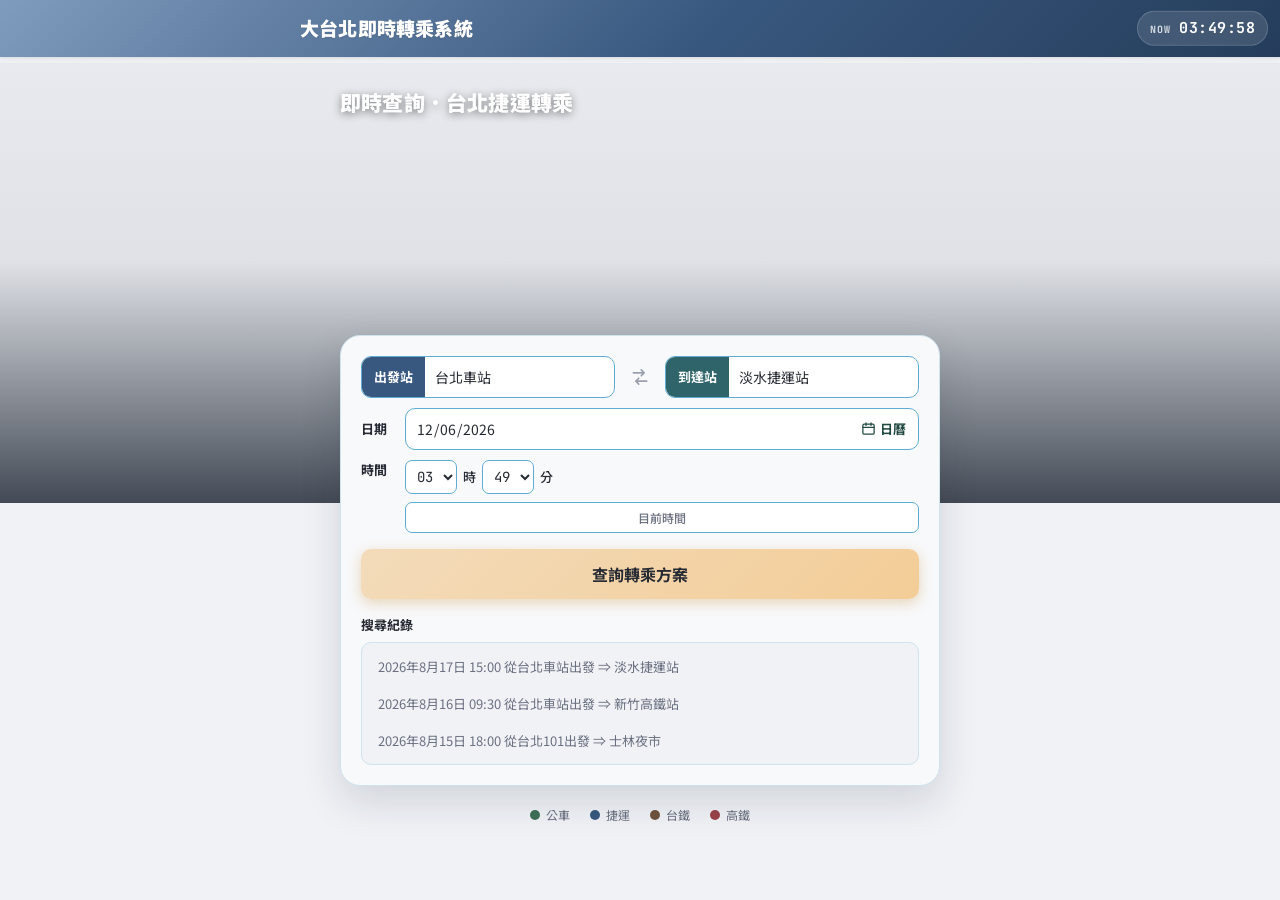
==== commit 79b54492: "Add files via upload" ====
--- a/transit/web/index.html
+++ b/transit/web/index.html
@@ -11,53 +11,33 @@
 </head>
 <body>
 
-  <!-- ===== Header：品牌 + 即時時鐘（本系統核心賣點的視覺化身） ===== -->
-  <header class="topbar">
-    <div class="topbar__inner">
-      <div class="wordmark">大台北即時轉乘系統</div>
-      <div class="live-clock" id="liveClock" aria-label="目前時間">
-        <span class="live-clock__label">NOW</span>
-        <span class="live-clock__time" id="liveClockTime">--:--:--</span>
-      </div>
-    </div>
-  </header>
-
-  <!-- ===== 功能導覽列：地點搜尋 + 分頁切換（未來擴充功能的入口） ===== -->
-  <nav class="utility-nav" aria-label="功能導覽">
-    <div class="utility-nav__inner">
-      <div class="utility-nav__search">
-        <svg viewBox="0 0 24 24" width="16" height="16" aria-hidden="true" class="utility-nav__search-icon">
-          <circle cx="11" cy="11" r="7" fill="none" stroke="currentColor" stroke-width="2"/>
-          <line x1="16.5" y1="16.5" x2="21" y2="21" stroke="currentColor" stroke-width="2" stroke-linecap="round"/>
-        </svg>
-        <input type="text" class="utility-nav__search-input" placeholder="地點查詢／站名時刻表">
-      </div>
-
-      <div class="utility-nav__tabs">
-        <button type="button" class="utility-nav__tab utility-nav__tab--active">
-          <svg viewBox="0 0 24 24" width="18" height="18" aria-hidden="true"><path d="M4 7h16M4 12h16M4 17h10" stroke="currentColor" stroke-width="2" stroke-linecap="round" fill="none"/></svg>
-          <span>路線／票價</span>
-        </button>
-        <button type="button" class="utility-nav__tab">
-          <svg viewBox="0 0 24 24" width="18" height="18" aria-hidden="true"><rect x="3" y="5" width="18" height="16" rx="2" fill="none" stroke="currentColor" stroke-width="2"/><path d="M3 10h18M8 3v4M16 3v4" stroke="currentColor" stroke-width="2" stroke-linecap="round"/></svg>
-          <span>時間表</span>
-        </button>
-        <button type="button" class="utility-nav__tab">
-          <svg viewBox="0 0 24 24" width="18" height="18" aria-hidden="true"><path d="M4 16V9a2 2 0 0 1 2-2h9l4 4v5" fill="none" stroke="currentColor" stroke-width="2" stroke-linejoin="round"/><circle cx="7.5" cy="16.5" r="1.6" fill="currentColor"/><circle cx="16.5" cy="16.5" r="1.6" fill="currentColor"/></svg>
-          <span>交通資訊</span>
-        </button>
-        <button type="button" class="utility-nav__tab">
-          <svg viewBox="0 0 24 24" width="18" height="18" aria-hidden="true"><path d="M12 21s-7-6.2-7-11a7 7 0 0 1 14 0c0 4.8-7 11-7 11z" fill="none" stroke="currentColor" stroke-width="2" stroke-linejoin="round"/><circle cx="12" cy="10" r="2.4" fill="none" stroke="currentColor" stroke-width="2"/></svg>
-          <span>景點</span>
-        </button>
-      </div>
-    </div>
-  </nav>
+  <!-- ===== 固定頁首：Header + 功能導覽列一起 sticky，下滑頁面不會移動 ===== -->
+  <div class="site-header">
+    <!-- ===== Header：品牌 + 即時時鐘（本系統核心賣點的視覺化身） ===== -->
+    <header class="topbar">
+      <div class="topbar__inner">
+        <div class="wordmark">大台北即時轉乘系統</div>
+        <div class="live-clock" id="liveClock" aria-label="目前時間">
+          <span class="live-clock__label">NOW</span>
+          <span class="live-clock__time" id="liveClockTime">--:--:--</span>
+        </div>
+      </div>
+    </header>
+  </div>
 
   <main class="page">
 
     <!-- ===== 搜尋卡片（查完仍留在畫面上，結果直接往下展開） ===== -->
     <div id="searchView">
+      <!-- 背景輪播：捷運／公車／高鐵／台鐵 四張圖交叉淡入淡出，純 CSS 動畫、不用 JS -->
+      <div class="hero-carousel" aria-hidden="true">
+        <div class="hero-carousel__slide hero-carousel__slide--1" style="background-image: url('mrt.jpg')"></div>
+        <div class="hero-carousel__slide hero-carousel__slide--2" style="background-image: url('bus.jpg')"></div>
+        <div class="hero-carousel__slide hero-carousel__slide--3" style="background-image: url('high.jpg')"></div>
+        <div class="hero-carousel__slide hero-carousel__slide--4" style="background-image: url('train.jpg')"></div>
+        <div class="hero-carousel__overlay"></div>
+      </div>
+      <p class="hero-tagline">即時查詢．台北捷運轉乘</p>
       <section class="search-card" id="searchCard" aria-label="查詢轉乘方案">
       <form id="searchForm" class="search-form" method="get" novalidate>
 
@@ -106,18 +86,6 @@
           </div>
         </div>
 
-        <!-- 中間站（可加多站，目前僅前端收集，尚未接後端） -->
-        <div class="search-form__row search-form__row--via" id="viaRow">
-          <div class="field-wrap field-wrap--via" data-via-item>
-            <div class="field field--via">
-              <label class="field__pill field__pill--via">中間站</label>
-              <input type="text" class="field__input" name="via" placeholder="輸入車站或地標" data-via-input autocomplete="off">
-            </div>
-            <ul class="suggestions" hidden></ul>
-          </div>
-          <button type="button" id="addViaBtn" class="link-btn">＋ 增加更多</button>
-        </div>
-
         <!-- 日期（含日曆挑選） -->
         <div class="search-form__row search-form__row--date">
           <span class="row-label">日期</span>
@@ -143,12 +111,6 @@
             <span class="time-control__unit">分</span>
             <button type="button" id="nowTimeBtn" class="link-btn">目前時間</button>
           </div>
-          <div class="time-mode" role="group" aria-label="時間查詢模式">
-            <button type="button" class="time-mode__btn time-mode__btn--active" data-mode="depart">離開</button>
-            <button type="button" class="time-mode__btn" data-mode="arrive">到達</button>
-            <button type="button" class="time-mode__btn" data-mode="first">首班列車</button>
-            <button type="button" class="time-mode__btn" data-mode="last">末班車</button>
-          </div>
         </div>
 
         <!-- 查詢模式不是原生表單元件，用隱藏欄位跟著表單一起送出到網址參數 -->
@@ -210,12 +172,6 @@
 
       <p class="route-query-bar" id="routeQueryBar"></p>
 
-      <div class="route-quick-actions">
-        <button type="button" class="route-quick-actions__btn">↩ 搜尋回家的路線</button>
-        <button type="button" class="route-quick-actions__btn">查詢定期票價</button>
-        <button type="button" class="route-quick-actions__btn">改乘其他交通工具</button>
-      </div>
-
       <div class="route-tabs" role="tablist" aria-label="路線排序">
         <button type="button" class="route-tabs__btn route-tabs__btn--active" role="tab" aria-selected="true" data-sort="recommended">推薦路線</button>
         <button type="button" class="route-tabs__btn" role="tab" aria-selected="false" data-sort="fastest">最快路線</button>
@@ -224,9 +180,6 @@
         <button type="button" class="route-tabs__btn" role="tab" aria-selected="false" data-sort="live">即時優先</button>
       </div>
 
-      <div id="reorderedBanner" class="reordered-banner" hidden>
-        依即時到站重新排序後，最快方案與原始建議不同
-      </div>
 
       <div id="routeSummaryTable" class="route-summary" aria-label="路線一覽"></div>
 
--- a/transit/web/style.css
+++ b/transit/web/style.css
@@ -11,16 +11,15 @@
   --rail-blue-dark: #253D5B;
   --rail-blue-light:#7F9BBD;
   --rail-blue-soft: rgba(57, 88, 127, 0.08);
-  --destination:    #7E445C;
-  --destination-dark: #5C2D41;
-  --via-gray:       #585C65;
-  --rose:           #7E445C;
-  --rose-dark:      #5C2D41;
-  --rose-soft:      rgba(126, 68, 92, 0.08);
+  --destination:    #2F656A;
+  --destination-dark: #1F484C;
+  --rose:           #2F656A;
+  --rose-dark:      #1F484C;
+  --rose-soft:      rgba(47, 101, 106, 0.08);
   --submit-orange:  #F3CD97;
   --submit-orange-dark: #E9B367;
-  --link-green:     #8FA28A;
-  --link-green-dark: #46663D;
+  --link-green:     #74AAA1;
+  --link-green-dark: #224942;
   --signal-amber:   #866F27;
   --signal-amber-ink: #5D4222;
 
@@ -77,19 +76,28 @@
   border-radius: 4px;
 }
 
+/* ============ 固定頁首（Header + 導覽列一起 sticky，下滑頁面不移動）============ */
+.site-header {
+  position: sticky;
+  top: 0;
+  z-index: 10;
+}
+
 /* ============ Header ============ */
 .topbar {
   background: linear-gradient(135deg, var(--rail-blue-light), var(--rail-blue) 55%, var(--rail-blue-dark));
   color: #fff;
-  padding: 14px 20px;
+  padding: 14px 0;
   box-shadow: var(--shadow-sm);
   position: relative;
   z-index: 5;
 }
 
+/* 左右內距改放這裡（跟 .page 同一套算法），這樣品牌字跟搜尋卡片的左邊界才會真的對齊 */
 .topbar__inner {
   max-width: 720px;
   margin: 0 auto;
+  padding: 0 20px;
   display: flex;
   align-items: center;
   justify-content: space-between;
@@ -104,7 +112,12 @@
   text-shadow: 0 1px 2px rgba(0, 0, 0, 0.1);
 }
 
+/* 脫離 .topbar__inner 的置中欄位，貼著瀏覽器右邊（不受 720px 內容寬度限制），再往右一點 */
 .live-clock {
+  position: absolute;
+  right: 12px;
+  top: 50%;
+  transform: translateY(-50%);
   display: flex;
   align-items: baseline;
   gap: 8px;
@@ -131,137 +144,109 @@
   letter-spacing: 0.03em;
 }
 
-/* ============ Utility nav ============ */
-.utility-nav {
-  background: #fff;
-  border-bottom: 1px solid var(--line);
-  box-shadow: var(--shadow-xs);
-  position: relative;
-  z-index: 4;
-}
-
-.utility-nav__inner {
-  max-width: 720px;
-  margin: 0 auto;
-  padding: 10px 20px;
-  display: flex;
-  align-items: center;
-  gap: 16px;
-}
-
-.utility-nav__search {
-  flex: 1;
-  min-width: 0;
-  display: flex;
-  align-items: center;
-  gap: 8px;
-  background: var(--paper);
-  border: 1px solid var(--line-strong);
-  border-radius: var(--radius-full);
-  padding: 9px 14px;
-  transition: border-color 0.15s var(--ease), box-shadow 0.15s var(--ease), background 0.15s var(--ease);
-}
-
-.utility-nav__search:focus-within {
-  border-color: var(--rail-blue);
-  background: #fff;
-  box-shadow: 0 0 0 3px var(--rail-blue-soft);
-}
-
-.utility-nav__search-icon {
-  color: var(--ink-faint);
-  flex-shrink: 0;
-}
-
-.utility-nav__search-input {
-  flex: 1;
-  min-width: 0;
-  border: none;
-  background: transparent;
-  font-size: 13px;
-  color: var(--ink);
-}
-
-.utility-nav__search-input::placeholder {
-  color: var(--ink-faint);
-}
-
-.utility-nav__search-input:focus {
-  outline: none;
-}
-
-.utility-nav__tabs {
-  display: flex;
-  align-items: center;
-  gap: 4px;
-  flex-shrink: 0;
-}
-
-.utility-nav__tab {
-  display: flex;
-  flex-direction: column;
-  align-items: center;
-  gap: 2px;
-  border: none;
-  background: none;
-  color: var(--ink-soft);
-  font-size: 10px;
-  font-weight: 700;
-  padding: 6px 10px;
-  border-radius: var(--radius-md);
-  cursor: pointer;
-  white-space: nowrap;
-  transition: background 0.15s ease, color 0.15s ease;
-}
-
-.utility-nav__tab:hover {
-  background: var(--rail-blue-soft);
-  color: var(--rail-blue-dark);
-}
-
-.utility-nav__tab--active {
-  background: var(--rail-blue);
-  color: #fff;
-}
-
-.utility-nav__tab--active:hover {
-  background: var(--rail-blue-dark);
-  color: #fff;
-}
-
-@media (max-width: 560px) {
-  .utility-nav__inner {
-    flex-wrap: wrap;
-    padding: 10px 16px;
-  }
-  .utility-nav__search {
-    flex-basis: 100%;
-    order: 2;
-  }
-  .utility-nav__tabs {
-    flex-basis: 100%;
-    order: 1;
-    justify-content: space-between;
-  }
-  .utility-nav__tab span {
-    font-size: 9px;
-  }
-}
-
 /* ============ Layout ============ */
+html, body {
+  overflow-x: hidden;
+}
+
 .page {
   max-width: 720px;
   margin: 0 auto;
-  padding: 20px 20px 48px;
+  padding: 6px 20px 48px;
+}
+
+/* ============ 首頁背景（搜尋頁：仿 NAVITIME 滿版照片橫幅 + 浮卡疊在下緣）============ */
+#searchView {
+  position: relative;
+  padding-top: 440px;
+}
+
+/* 破框滿版：橫幅寬度不受 .page 的 720px 限制，貼齊瀏覽器左右邊緣（.page 是置中的，
+   所以「left:50%+margin-left:-50vw」這招可以用） */
+/* 拿掉功能導覽列後空出來的高度，全部讓給輪播圖 */
+.hero-carousel {
+  position: absolute;
+  top: 0;
+  left: 50%;
+  width: 100vw;
+  margin-left: -50vw;
+  height: 440px;
+  overflow: hidden;
+}
+
+/* 四張圖（捷運／公車／高鐵／台鐵）輪流淡入淡出：每張 16 秒跑一輪，
+   四張各錯開 4 秒，同一時間只有一張是亮的，純 CSS animation，不用 JS／不用 <img> 切換 */
+.hero-carousel__slide {
+  position: absolute;
+  inset: 0;
+  background-size: cover;
+  background-repeat: no-repeat;
+  opacity: 0;
+  animation: heroCarouselFade 16s infinite;
+}
+
+/* 捷運：橫幅拉高後位置往上移一點，露出更多月台結構，比較有「拉遠」的感覺 */
+.hero-carousel__slide--1 { background-position: center 34%; animation-delay: 0s; }
+.hero-carousel__slide--2 { background-position: center 30%; animation-delay: 4s; }
+/* 高鐵：原本太偏上面幾乎看不到車身，往下移到車身中段 */
+.hero-carousel__slide--3 { background-position: center 63%; animation-delay: 8s; }
+/* 台鐵：置中對準車頭 */
+.hero-carousel__slide--4 { background-position: center 50%; animation-delay: 12s; }
+
+@keyframes heroCarouselFade {
+  0%   { opacity: 0; }
+  3%   { opacity: 1; }
+  22%  { opacity: 1; }
+  26%  { opacity: 0; }
+  100% { opacity: 0; }
+}
+
+.hero-carousel__overlay {
+  position: absolute;
+  inset: 0;
+  background: linear-gradient(180deg, rgba(24, 32, 45, 0.04) 0%, rgba(24, 32, 45, 0.08) 45%, rgba(24, 32, 45, 0.8) 100%);
+}
+
+@media (prefers-reduced-motion: reduce) {
+  .hero-carousel__slide {
+    animation: none;
+    opacity: 0;
+  }
+  .hero-carousel__slide--1 {
+    opacity: 1;
+  }
+}
+
+/* 跟搜尋卡片同一條中線：寬度跟卡片一樣（最寬 600px），文字自然對齊卡片左邊 */
+.hero-tagline {
+  position: absolute;
+  top: 26px;
+  left: 50%;
+  transform: translateX(-50%);
+  z-index: 1;
+  margin: 0;
+  width: min(600px, 100%);
+  color: #fff;
+  font-family: var(--font-display);
+  font-weight: 900;
+  font-size: 21px;
+  line-height: 1.3;
+  letter-spacing: 0.01em;
+  text-shadow: 0 2px 8px rgba(0, 0, 0, 0.45);
 }
 
 /* ============ Search Card ============ */
+/* 卡片縮窄、置中放，跟品牌字／hero 標語同一條中線 */
 .search-card {
+  position: relative;
+  z-index: 1;
+  max-width: 600px;
+  margin: -168px auto 0;
   background: var(--paper-card);
   border-radius: var(--radius-xl);
   padding: 20px;
   border: 1px solid var(--line);
-  box-shadow: var(--shadow-md);
+  box-shadow: var(--shadow-lg);
 }
 
 .search-form__row {
@@ -324,19 +309,6 @@
   color: var(--rail-blue-dark);
 }
 
-/* 中間站列 */
-.search-form__row--via {
-  align-items: flex-start;
-}
-
-.field-wrap--via {
-  flex: 1;
-}
-
-.field--via .field__pill {
-  background: var(--via-gray);
-}
-
 .link-btn {
   flex-shrink: 0;
   border: none;
@@ -351,26 +323,6 @@
 
 .link-btn:hover {
   text-decoration: underline;
-}
-
-.via-remove-btn {
-  flex-shrink: 0;
-  width: 32px;
-  height: 32px;
-  border-radius: var(--radius-sm);
-  border: 1px solid var(--line-strong);
-  background: #fff;
-  color: var(--ink-faint);
-  font-size: 16px;
-  line-height: 1;
-  cursor: pointer;
-  transition: border-color 0.15s var(--ease), color 0.15s var(--ease), background 0.15s var(--ease);
-}
-
-.via-remove-btn:hover {
-  border-color: var(--rose);
-  color: var(--rose-dark);
-  background: var(--rose-soft);
 }
 
 /* 日期列 */
@@ -403,6 +355,12 @@
 
 .date-control__input:focus {
   outline: none;
+}
+
+/* 原生日期輸入框自帶的小日曆圖示跟旁邊自訂的「日曆」按鈕重複，隱藏它（不影響 showPicker() 功能） */
+.date-control__input::-webkit-calendar-picker-indicator {
+  display: none;
+  -webkit-appearance: none;
 }
 
 .date-control__cal-btn {
@@ -481,43 +439,6 @@
   text-decoration: none;
   border-color: var(--rail-blue);
   color: var(--rail-blue);
-}
-
-.time-mode {
-  display: flex;
-  gap: 4px;
-  margin-left: auto;
-  flex-wrap: wrap;
-}
-
-.time-mode__btn {
-  border: 1px solid var(--line-strong);
-  background: #fff;
-  color: var(--ink-soft);
-  font-size: 12px;
-  font-weight: 700;
-  padding: 7px 10px;
-  border-radius: var(--radius-md);
-  cursor: pointer;
-  transition: background 0.15s ease, border-color 0.15s ease, color 0.15s ease;
-}
-
-.time-mode__btn:hover {
-  border-color: var(--rail-blue);
-  color: var(--rail-blue-dark);
-}
-
-.time-mode__btn--active {
-  background: var(--rail-blue);
-  border-color: var(--rail-blue);
-  color: #fff;
-  box-shadow: var(--shadow-xs);
-}
-
-.time-mode__btn--active:hover {
-  background: var(--rail-blue-dark);
-  border-color: var(--rail-blue-dark);
-  color: #fff;
 }
 
 .field {
@@ -790,7 +711,7 @@
 }
 
 .route-header__edit:hover {
-  background: rgba(143, 162, 138, 0.08);
+  background: rgba(116, 170, 161, 0.08);
   box-shadow: var(--shadow-xs);
 }
 
@@ -806,29 +727,6 @@
   color: var(--ink-2);
 }
 
-.route-quick-actions {
-  display: flex;
-  gap: 8px;
-  flex-wrap: wrap;
-  margin-top: 12px;
-}
-
-.route-quick-actions__btn {
-  border: 1px solid var(--line-strong);
-  background: #fff;
-  color: var(--ink-2);
-  font-size: 12px;
-  font-weight: 700;
-  padding: 8px 12px;
-  border-radius: var(--radius-md);
-  cursor: pointer;
-}
-
-.route-quick-actions__btn:hover {
-  border-color: var(--rail-blue);
-  color: var(--rail-blue-dark);
-}
-
 /* --- 排序頁籤 --- */
 .route-tabs {
   display: flex;
@@ -861,17 +759,6 @@
   background: var(--link-green-dark);
   border-color: var(--link-green-dark);
   color: #fff;
-}
-
-.reordered-banner {
-  background: rgba(134, 111, 39, 0.15);
-  border: 1px solid var(--signal-amber);
-  color: var(--signal-amber-ink);
-  font-size: 13px;
-  font-weight: 700;
-  padding: 10px 14px;
-  border-radius: var(--radius-md);
-  margin-top: 12px;
 }
 
 /* --- 方案一覽表 --- */
@@ -905,11 +792,11 @@
 }
 
 .route-summary__row:hover {
-  background: rgba(143, 162, 138, 0.06);
+  background: rgba(116, 170, 161, 0.06);
 }
 
 .route-summary__row--active {
-  background: rgba(143, 162, 138, 0.12);
+  background: rgba(116, 170, 161, 0.12);
 }
 
 .route-summary__num {
@@ -974,7 +861,7 @@
   font-size: 12px;
   font-weight: 700;
   color: var(--link-green-dark);
-  background: rgba(143, 162, 138, 0.12);
+  background: rgba(116, 170, 161, 0.12);
   border-radius: var(--radius-sm);
   padding: 3px 8px;
   text-align: center;
@@ -1055,7 +942,7 @@
   display: flex;
   align-items: flex-start;
   gap: 12px;
-  background: rgba(143, 162, 138, 0.1);
+  background: rgba(116, 170, 161, 0.1);
   padding: 12px 14px;
 }
 
@@ -1146,31 +1033,6 @@
 .plan-detail__fare-ic {
   font-size: 11px;
   color: var(--ink-soft);
-}
-
-.plan-actions {
-  display: flex;
-  gap: 6px;
-  flex-wrap: wrap;
-  justify-content: flex-end;
-  padding: 10px 14px;
-  border-bottom: 1px solid var(--line);
-}
-
-.plan-actions__btn {
-  border: 1px solid var(--line-strong);
-  background: #fff;
-  color: var(--ink-2);
-  font-size: 12px;
-  font-weight: 500;
-  padding: 6px 12px;
-  border-radius: var(--radius-md);
-  cursor: pointer;
-}
-
-.plan-actions__btn:hover {
-  border-color: var(--rail-blue);
-  color: var(--rail-blue-dark);
 }
 
 /* --- 時間軸：車站節點 ↔ 乘車／步行區間 --- */
@@ -1390,10 +1252,24 @@
 /* ============ Responsive ============ */
 @media (max-width: 560px) {
   .page {
-    padding: 16px 12px 40px;
+    padding: 6px 12px 40px;
+  }
+
+  #searchView {
+    padding-top: 380px;
+  }
+
+  .hero-carousel {
+    height: 380px;
+  }
+
+  .hero-tagline {
+    top: 16px;
+    font-size: 16px;
   }
 
   .search-card {
+    margin-top: -140px;
     padding: 14px;
     border-radius: var(--radius-lg);
   }
@@ -1413,8 +1289,7 @@
   }
 
   .search-form__row--date,
-  .search-form__row--time,
-  .search-form__row--via {
+  .search-form__row--time {
     flex-direction: column;
     align-items: stretch;
     gap: 6px;
@@ -1422,17 +1297,6 @@
 
   .row-label {
     width: auto;
-  }
-
-  .time-mode {
-    margin-left: 0;
-    width: 100%;
-  }
-
-  .time-mode__btn {
-    flex: 1;
-    text-align: center;
-    padding: 8px 6px;
   }
 
   /* 結果區：一覽表改成兩欄堆疊 */
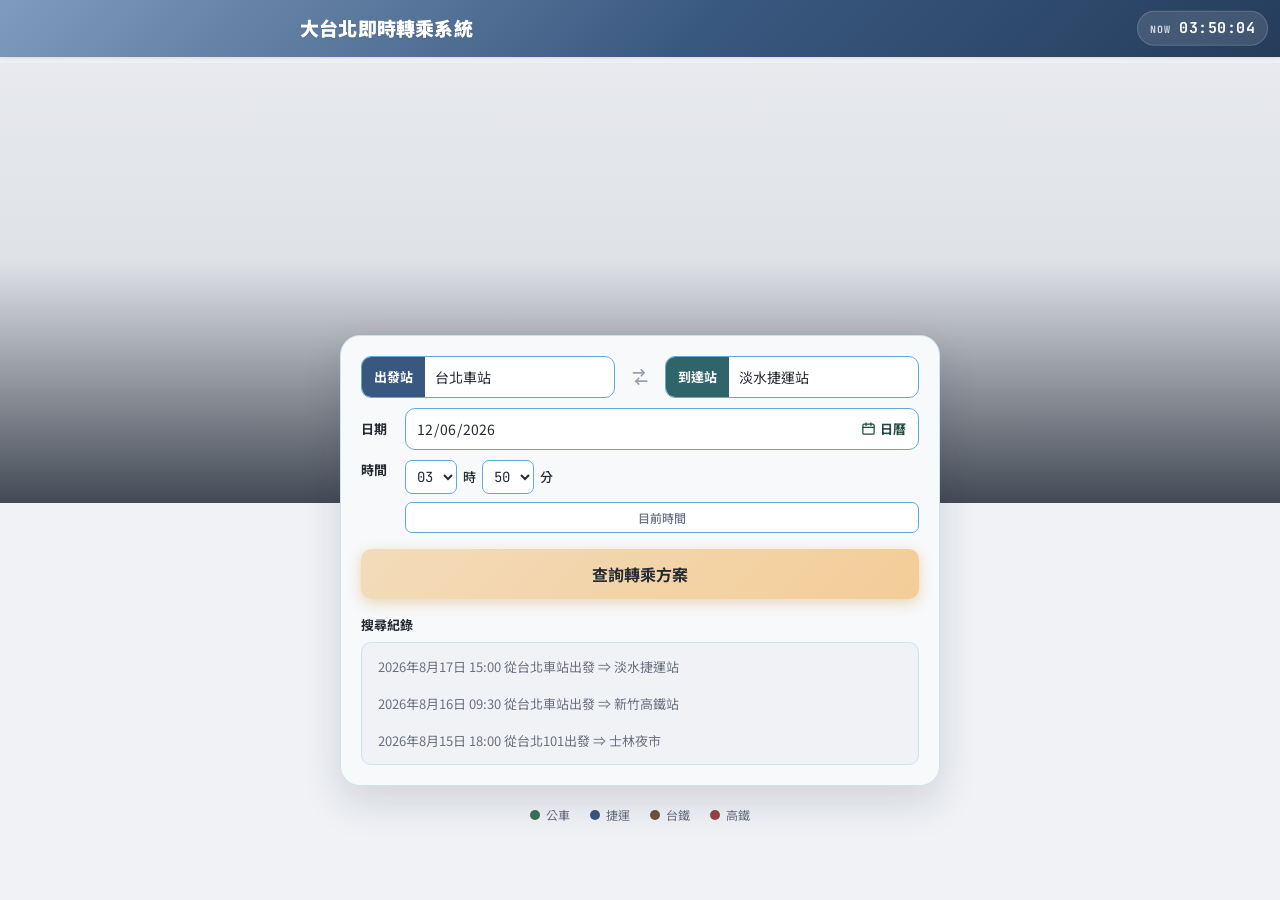
==== commit b6dc7929: "Add files via upload" ====
--- a/transit/web/index.html
+++ b/transit/web/index.html
@@ -37,7 +37,6 @@
         <div class="hero-carousel__slide hero-carousel__slide--4" style="background-image: url('train.jpg')"></div>
         <div class="hero-carousel__overlay"></div>
       </div>
-      <p class="hero-tagline">即時查詢．台北捷運轉乘</p>
       <section class="search-card" id="searchCard" aria-label="查詢轉乘方案">
       <form id="searchForm" class="search-form" method="get" novalidate>
 
--- a/transit/web/style.css
+++ b/transit/web/style.css
@@ -217,24 +217,6 @@
   }
 }
 
-/* 跟搜尋卡片同一條中線：寬度跟卡片一樣（最寬 600px），文字自然對齊卡片左邊 */
-.hero-tagline {
-  position: absolute;
-  top: 26px;
-  left: 50%;
-  transform: translateX(-50%);
-  z-index: 1;
-  margin: 0;
-  width: min(600px, 100%);
-  color: #fff;
-  font-family: var(--font-display);
-  font-weight: 900;
-  font-size: 21px;
-  line-height: 1.3;
-  letter-spacing: 0.01em;
-  text-shadow: 0 2px 8px rgba(0, 0, 0, 0.45);
-}
-
 /* ============ Search Card ============ */
 /* 卡片縮窄、置中放，跟品牌字／hero 標語同一條中線 */
 .search-card {
@@ -1263,11 +1245,6 @@
     height: 380px;
   }
 
-  .hero-tagline {
-    top: 16px;
-    font-size: 16px;
-  }
-
   .search-card {
     margin-top: -140px;
     padding: 14px;
